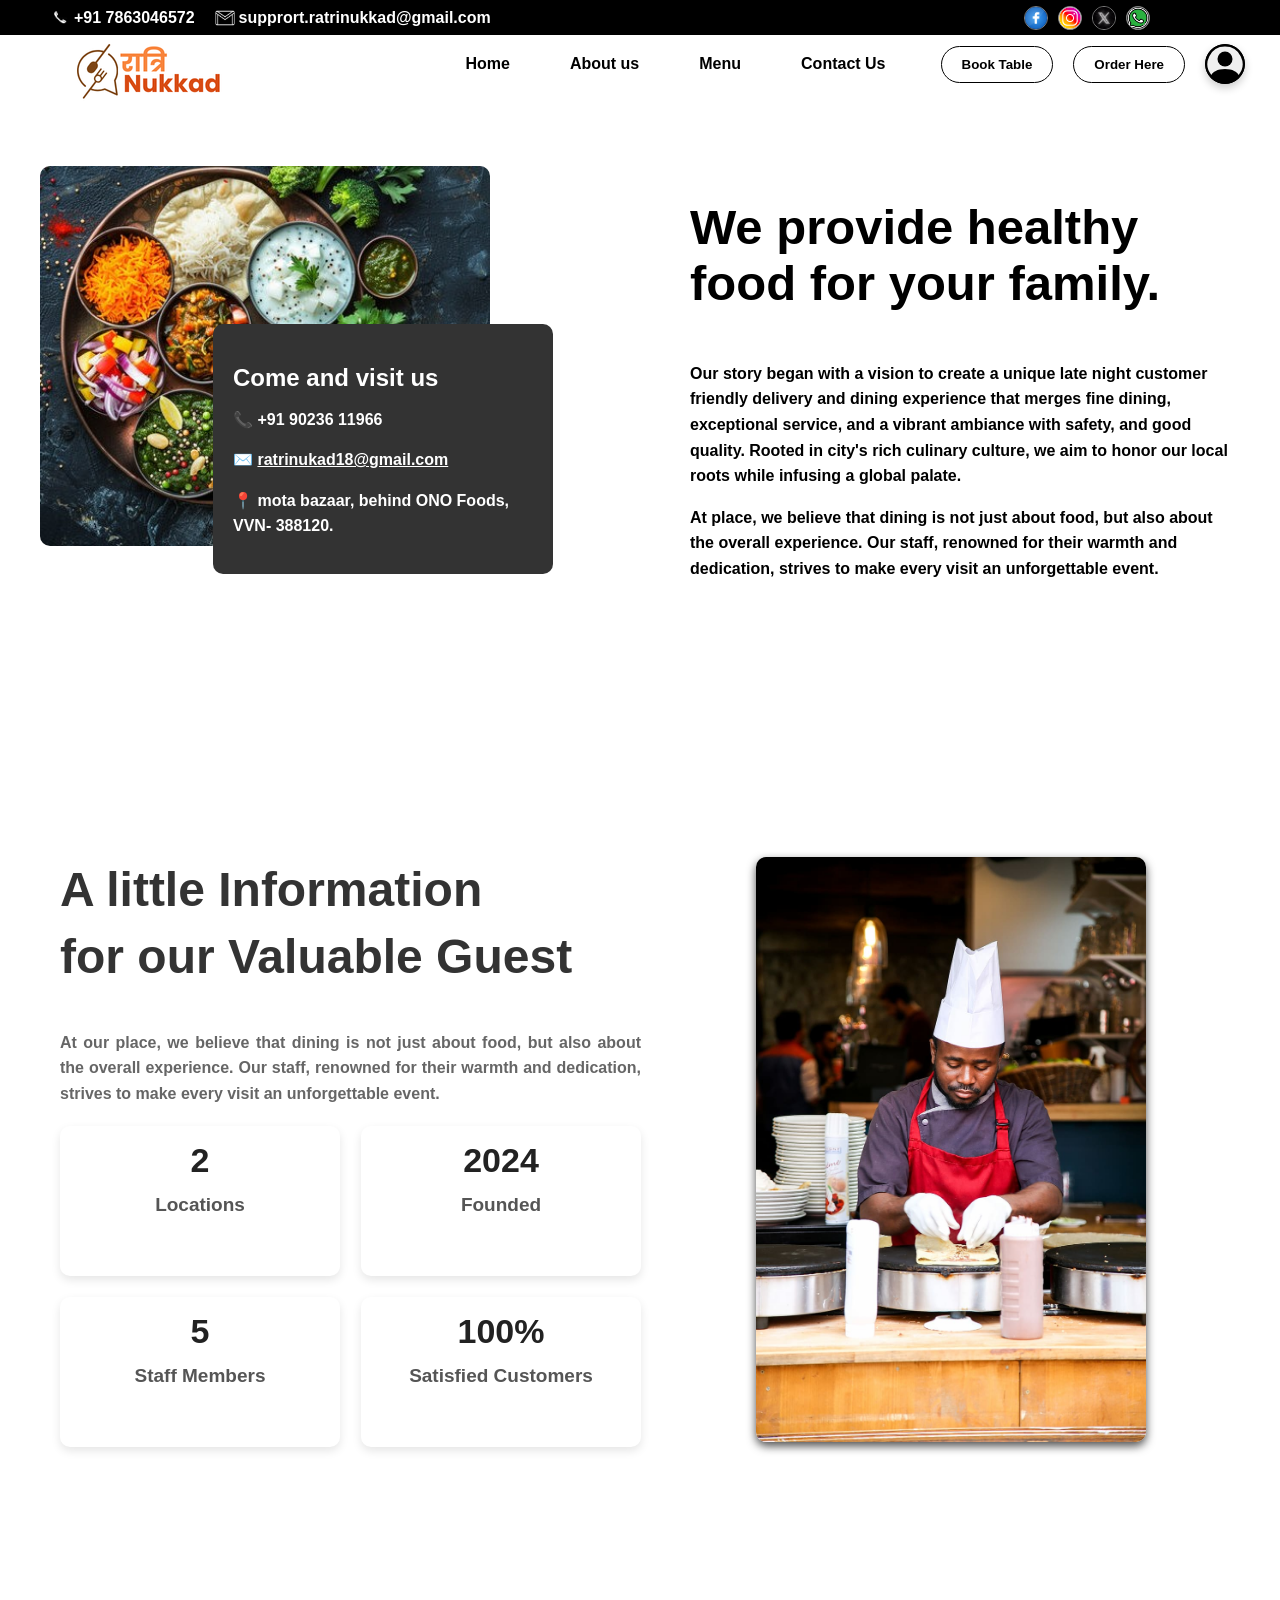
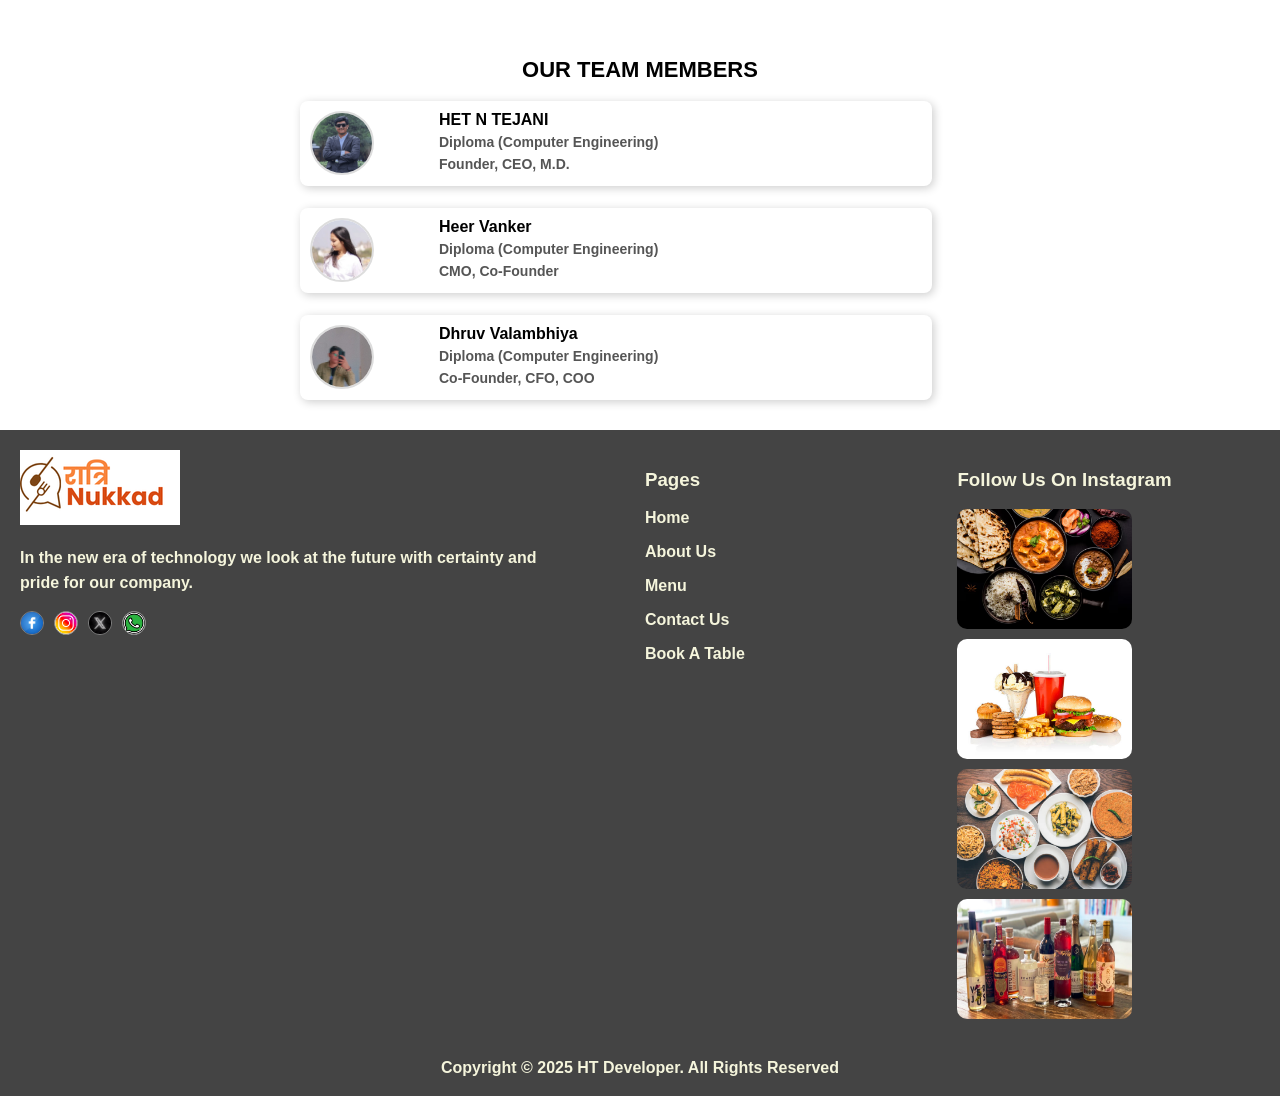
==== about us.html @ 5c56e39a "Initial import: project files, moved images into images/ and updated paths" ====
<!DOCTYPE html>
<html lang="en">
<head>
    <meta charset="UTF-8">
    <meta name="viewport" content="width=device-width, initial-scale=1.0">
    <title>ABOUT US</title>
    <link rel="stylesheet" href="about us.css">
</head>
<body>
    <nav>
        <div class="div1">
            <div class="info">
                <span><img class="phone" src="images/phone.jpg"> +91 7863046572</span>
                <span><img class="mail" src="images/mail.png">supprort.ratrinukkad@gmail.com</span>
            </div>
            <div class="social">
                    <img class="media" src="images/facebook.jpeg">
                    <img class="media" src="images/instagram.jpeg">
                    <img class="media" src="images/twitter.jpg">
                    <img class="media" src="images/whatsapp.png">
            </div>
        </div>

        <div class="div2">
            <div>
                <img class="nav-logo" src="images/LOGO.png" alt="logo">
            </div>
            <ul class="option">
                <li><a href="Homepage.html" style="color: black; text-decoration: none;">Home</a></li>
                <li><a href="about us.html" style="color: black; text-decoration: none;">About us</li></a>
                <li><a href="menu.html" style="color: black; text-decoration: none;">Menu</a></li>
                <li><a href="index.html" style="color: black; text-decoration: none;">Contact Us</a></li>
            </ul>
                <div class="but">
                    <button id="btn1">
                        <a href="bat.html" style="color: black; text-decoration: none;">Book Table</a>
                    </button>
                    <button id="btn2">
                        <a href="menu.html" style="color: black; text-decoration: none;">Order Here</a>
                    </button>
                    <button id="btn3">
                        <a href="login.html" class="login-button">
                            <img id="login-icon" src="images/person-circle.svg" alt="user" height="40 " width="42">
                        </a>
                    </button>
                </div>
        </div>
  </nav>

    <div class="container">
        <div class="image-section">
            <img src="images/aboutus-homepage.jpg" alt="Healthy Food" />
            <div class="contact-section">
                <h2>Come and visit us</h2>
                <p>📞 +91 90236 11966</p>
                <p>✉️ <a href="mailto:ratrinukad18@gmail.com">ratrinukad18@gmail.com</a></p>
                <p>📍 mota bazaar, behind ONO Foods, VVN- 388120.</p>
            </div>
        </div>
        <div class="text-section">
            <h1>We provide healthy food for your family.</h1>
            <p>Our story began with a vision to create a unique late night customer friendly delivery and dining experience that merges fine dining, exceptional service, and a vibrant ambiance with safety, and good quality. Rooted in city's rich culinary culture, we aim to honor our local roots while infusing a global palate.</p>
            <p>At place, we believe that dining is not just about food, but also about the overall experience. Our staff, renowned for their warmth and dedication, strives to make every visit an unforgettable event.</p>
        </div>
    </div>

    <div class="container-info">
        <div class="content">
            <h2>A little Information <br>for our Valuable Guest</h2>
            <p>
                At our place, we believe that dining is not just about food, but also about the overall experience.
                Our staff, renowned for their warmth and dedication, strives to make every visit an unforgettable event.
            </p>
            <div class="info-grid">
                <div class="info-box">
                    <h3>2</h3>
                    <p>Locations</p>
                </div>
                <div class="info-box">
                    <h3>2024</h3>
                    <p>Founded</p>
                </div>
                <div class="info-box">
                    <h3>5</h3>
                    <p>Staff Members</p>
                </div>
                <div class="info-box">
                    <h3>100%</h3>
                    <p>Satisfied Customers</p>
                </div>
            </div>
        </div>
        <div class="image">
            <img src="images/chef.jpg" alt="Chef making dosa">
        </div>
    </div>

    <div class="team-section">
        <h2>OUR TEAM MEMBERS</h2>
            
        <div class="team-member">
            <img src="images/team-het n tejani.png" alt="HET N TEJANI">
            <div class="info">
                <h3>HET N TEJANI <br> <p>Diploma (Computer Engineering) <br> <strong>Founder, CEO, M.D.</strong></p></h3>
            </div>
        </div>
    
         <div class="team-member">
            <img src="images/team-heer vanker.png" alt="Heer Vanker">
            <div class="info">
                <h3>Heer Vanker <br>  <p>Diploma (Computer Engineering) <br> <strong>CMO, Co-Founder</strong></p></h3>
            </div>
        </div>
    
        <div class="team-member">
            <img src="images/team-Dhruv(suvar) valambhiya.jpg" alt="Dhruv Valambhiya">
            <div class="info">
                <h3>Dhruv Valambhiya <br> <p>Diploma (Computer Engineering) <br> <strong>Co-Founder, CFO, COO</strong></p> </h3>
            </div>
        </div>
    
    </div>

    <footer>
        <div class="footer-logo">
            <img src="images/LOGO.png" alt="Nukkad Logo">
            <p style="color: beige;">In the new era of technology we look at the future with certainty and <br> pride for our company.</p>
            <div class="social">
                
                <img class="media" src="images/facebook.jpeg">
                <img class="media" src="images/instagram.jpeg">
                <img class="media" src="images/twitter.jpg">
                <img class="media" src="images/whatsapp.png">
        </div>
        </div>

        <div class="pages">
            <h3 style="color: beige; text-decoration: none;">Pages</h3>
            <ul class="pages-ava">
                <li><a href="Homepage.html" style="color: beige; text-decoration: none;">Home</a></li>
                <li><a href="about us.html" style="color: beige; text-decoration: none;">About Us</a></li>
                <li><a href="menu.html" style="color: beige; text-decoration: none;">Menu</a></li>
                <li><a href="index.html" style="color: beige; text-decoration: none;">Contact Us</a></li>
                <li><a href="bat.html" style="color: beige; text-decoration: none;">Book A Table</a></li>
            </ul>
        </div>

        <div class="instagram">
            <h3 style="color: beige; text-decoration: none;">Follow Us On Instagram</h3>
            <div class="instagram-images">
                <img src="images/punjabi-image1.avif" alt="Punjabi dish">
                <img src="images/snack-image2.jpg" alt="Fast Food">
                <img src="images/breakfast-image3.jpg" alt="gujarati breakfast">
                <img src="images/drinks-image4.jpg" alt="drinks">
            </div>
        </div>
    </footer>
    <div class="footer-bottom">
        <p style="color: beige; text-decoration: none;">Copyright &copy; 2025 HT Developer. All Rights Reserved</p>
    </div>
</body>
</html>
---- about us.css ----
/* General Styles */
*{
    font-family: "Ubuntu", sans-serif;
    font-weight: bold;
}
body{
    margin: 0px 0px;
}
nav{
    display: flex;
    flex-direction: column;
    gap: 2px;
    width: 100%;
}

.div1{
    width: 100%;
    height: 35px;
    background-color: rgb(0, 0, 0);
}
.div2{
    position: relative;
    display: flex;
    justify-content: end;
    gap:20px;
    padding-right: 35px;
    object-fit: contain;
}
.option{
    display: flex;
    gap: 30px;
    padding-right: 20px;

}

li{
    list-style-type: none;
}
.but{
    display: flex;
    align-items: center;
    gap: 20px;  
}

#btn1,#btn2{
    padding: 10px 10px;
    font-family: "Ubuntu", sans-serif;   
    border-radius: 24px;
    border: 1px solid black;
    background-color: white; 
    padding: 10px 20px;
    font-weight: bold;
}

#btn3{   
    border: 1px solid black;
    padding: 11px 19px;
    object-fit: cover;
    width: 40px;  
    height: 40px;
    border-radius:50%;
    display: flex;
    justify-content: center;
    align-items: center;
    box-shadow: 0 4px 8px rgba(0, 0, 0, 0.2); 
    transition: transform 0.2s ease-in-out;
}

#login-icon{
    border-radius: 50%;
    height: 40px;
    width: 40px;
}
.login-button{
    display: flex;
    align-items: center;
}

#btn3:hover {
    transform: scale(1.2);
    box-shadow: 0 8px 8px rgba(0,0,0,0);
    transition: transform 0.4s ease, box-shadow 0.7s ease;
}

#btn1:hover,#btn2:hover{
    background-color: rgba(214, 120, 26, 0.399);
    cursor: pointer;
}
li:hover{
    background-color: rgba(128, 128, 128, 0.17);
    
}
li{
    border-radius: 10px;
    padding: 2px 15px;
    cursor: auto;
}

.nav-logo{
    position: absolute;
    left: 6%;
    bottom:0px;
    top: 0%;
    background-image: none;
    /* width: 120px;
    height:53px ; */
    mix-blend-mode: multiply;
}

.div1{
    display: flex;
    align-items: center;
    justify-content: space-between;
}
.media{
    background-color: rgb(255, 255, 255);
    width: 22px;
    height: 22px;
    object-fit: cover;
    border-radius: 0px;
    border: 1px solid gray;
    border-radius: 50px;
    /* padding: 2px 2px; */
}

.media:hover{
    transform: scale(1.2);
    box-shadow: 0 8px 8px rgba(0,0,0,0);
    transition: transform 0.4s ease, box-shadow 0.7s ease;
}

.social{
    display: flex;
    gap: 10px;
    padding-right: 130px;
}

.info{
    display: flex;
    gap: 20px;
    padding-left: 50px;
}

span{
    color: white;
    display: flex;
    align-items: center;
    gap: 4px;
}


.phone{
    height:20px;
}

.mail{
    height: 20px;
}

  /* our info */
.container {
    display: flex;
    max-width: 1200px;
    margin: 0 auto;
    padding: 10px;
    position: relative;
    margin-top: 65px;
    margin-bottom: 65px;
}

.image-section img {
    width: 110%;
    border-radius: 10px;
    height: 380px;
    width: 450px;
}

.text-section {
    margin-left: 200px;
}

.text-section h1 {
    font-size: 49px;
    margin-bottom: 50px;
    text-align: left;
}

p {
    font-size: 1em;
    line-height: 1.6;
    margin-bottom: 15px;
    text-align: left;
}

.button {
    background-color: #fbfbfb;
    color: #2c2929;
    padding: 16px 32px;
    border-radius: 50px;
    font-family: "Ubuntu", sans-serif;   
    border-radius: 24px;
    border: 1px solid black;
    background-color: white; 
    padding: 10px 20px;
    font-weight: bold;
    text-decoration: none;
}

.contact-section {
    background-color: #333;
    color: #fff;
    padding: 20px;
    text-align: left;
    margin-top: 10px;
    border-radius: 10px;
    position: absolute;
    width: 300px;
    left: 15%;
    top: 35%;
}

.contact-section h2 {
    margin-bottom: 10px;
    color: #fff;
}

.contact-section p {
    margin: 15px 0;
    color: #fff;
}

.contact-section a {
    color: #fff;
    text-decoration: underline;
    color: #fff;
}

/* information section */
.container-info {
    display: flex;
    max-width: 100%;
    margin: 50px 50px;
    padding: 10px;
    gap: 40px;
    align-items: center;
    font-family: Arial, sans-serif;
    justify-content: center;
    min-height: 100vh;
    margin-top: 65px;
    margin-bottom: 65px;
}

/* Left Content Section */
.content {
    flex: 1;
}

.content h2 {
    font-size: 48px;
    font-weight: bold;
    color: #333;
    line-height: 1.4;
}

.content h2 span {
    font-weight: normal;
}

.content p {
    font-size: 16px;
    color: #666;
    margin: 10px 0 20px;
    line-height: 1.6;
    text-align: justify;
}

/* Information Cards */
.info-grid {
    display: grid;
    grid-template-columns: repeat(2,280px);
    gap: 21px;
}

.info-box {
    background: white;
    padding: 10px;
    height: 130px;
    width: 260px;
    text-align: center;
    border-radius: 10px;
    box-shadow: 0 4px 10px rgba(0, 0, 0, 0.1);
}

.info-box h3 {
    font-size: 34px;
    font-weight: bold;
    color: #222;
    margin: 5px;
}

.info-box p {
    font-size: 19px;
    color: #555;
    text-align: center;
}

/* Right Image Section */
.image {
    flex: 1;
    text-align: center;
    margin-top: 40px;
}

.image img {
    width: 390px;
    border-radius: 10px;
    box-shadow: 0 4px 10px rgba(0, 0, 0, 0.7);
}

/* out team info */
.team-section {
    max-width: 75%;
    margin: 30px 300px;
    align-items: center;
    text-align: center;
}

.team-section h2 {
    font-size: 22px;
    font-weight: bold;
    /* margin-bottom: 20px; */
    text-transform: uppercase;
}

.team-member {
    display: flex;
    margin-bottom: 22px;
    padding: 10px;
    border-radius: 8px;
    box-shadow: 2px 2px 10px rgba(0, 0, 0, 0.2);
    height: 65px;
    width: 90%;
}

.team-member img {
    width: 60px;
    height: 60px;
    border-radius: 50%;
    object-fit: cover;
    margin-right: 15px;
    border: 2px solid #ddd;
}

.team-member .info {
    text-align: left;
}

.team-member h3 {
    font-size: 16px;
    margin: 0;
    font-weight: bold;
}

.team-member p {
    font-size: 14px;
    margin: 2px 0;
    color: #555;
}


/*FOOTER SECTION*/
footer {
    display: flex;
    justify-content: space-between;
    padding: 20px;
    background-color: #444;
    width: 97.65%;
}

.footer-logo {
    flex: 1;
    position: relative;
}

.footer .logo img {
    max-width: 100px;
}

.pages, .instagram {
    flex: 0.5;
    ;
}

.footer h3 {
    text-decoration: underline;
}

.footer ul {
    list-style-type: none;
    padding: 0; 
}

.footer ul li {
    margin-bottom: 5px; 
}


.footer ul li a {
    color: white;
    text-decoration: none;
    text-align: center;
}

.footer ul {
    padding: 0;
    margin: 0; 
}

.footer ul li {
    margin: 0; 
    padding: 5px 0; 
    line-height: 1.5; 
}


.footer ul li a:hover {
    color: #f39c12; 
}

.instagram-images {
    display: flex;
    gap: 200px;
    display: flex;
    flex-wrap: wrap;
    gap: 10px; 
    max-width: 2000px;
}

.instagram-images img {
    width: 200px;
    height: 120px;
    width: 175px;
    border-radius: 10px;
}

.footer-bottom {
    background-color: #444;
    width: 100%;
    text-align: center; 
    background-color: #444;
    display: flex;
    justify-content: center; 
    align-items: center; 
}

.footer-bottom p {
    color: white;
    text-decoration: none;
   text-align: center;
}

.footer-bottom a:hover {
    color: #f39c12;
}

.pages-ava{
    padding: 0px;
}
.pages-ava li{
    padding: 0px;
    margin-bottom: 16px;
}
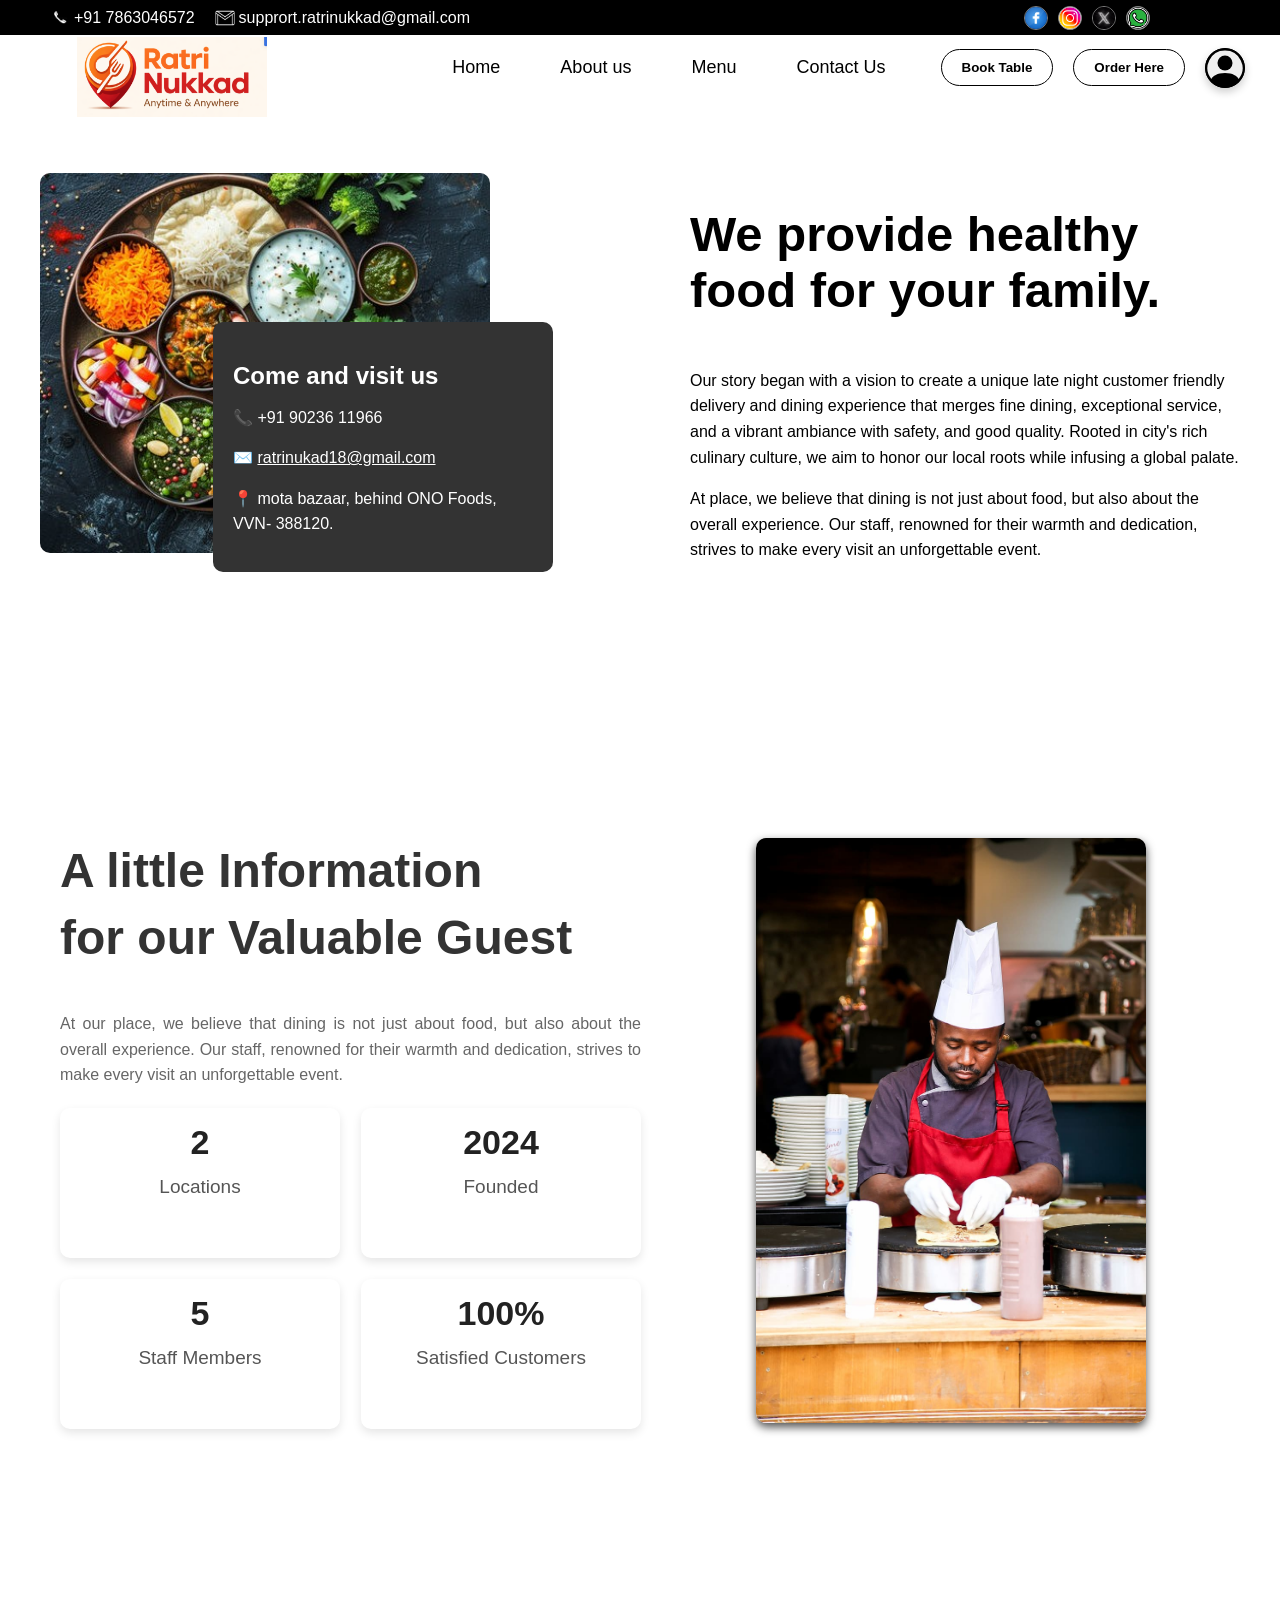
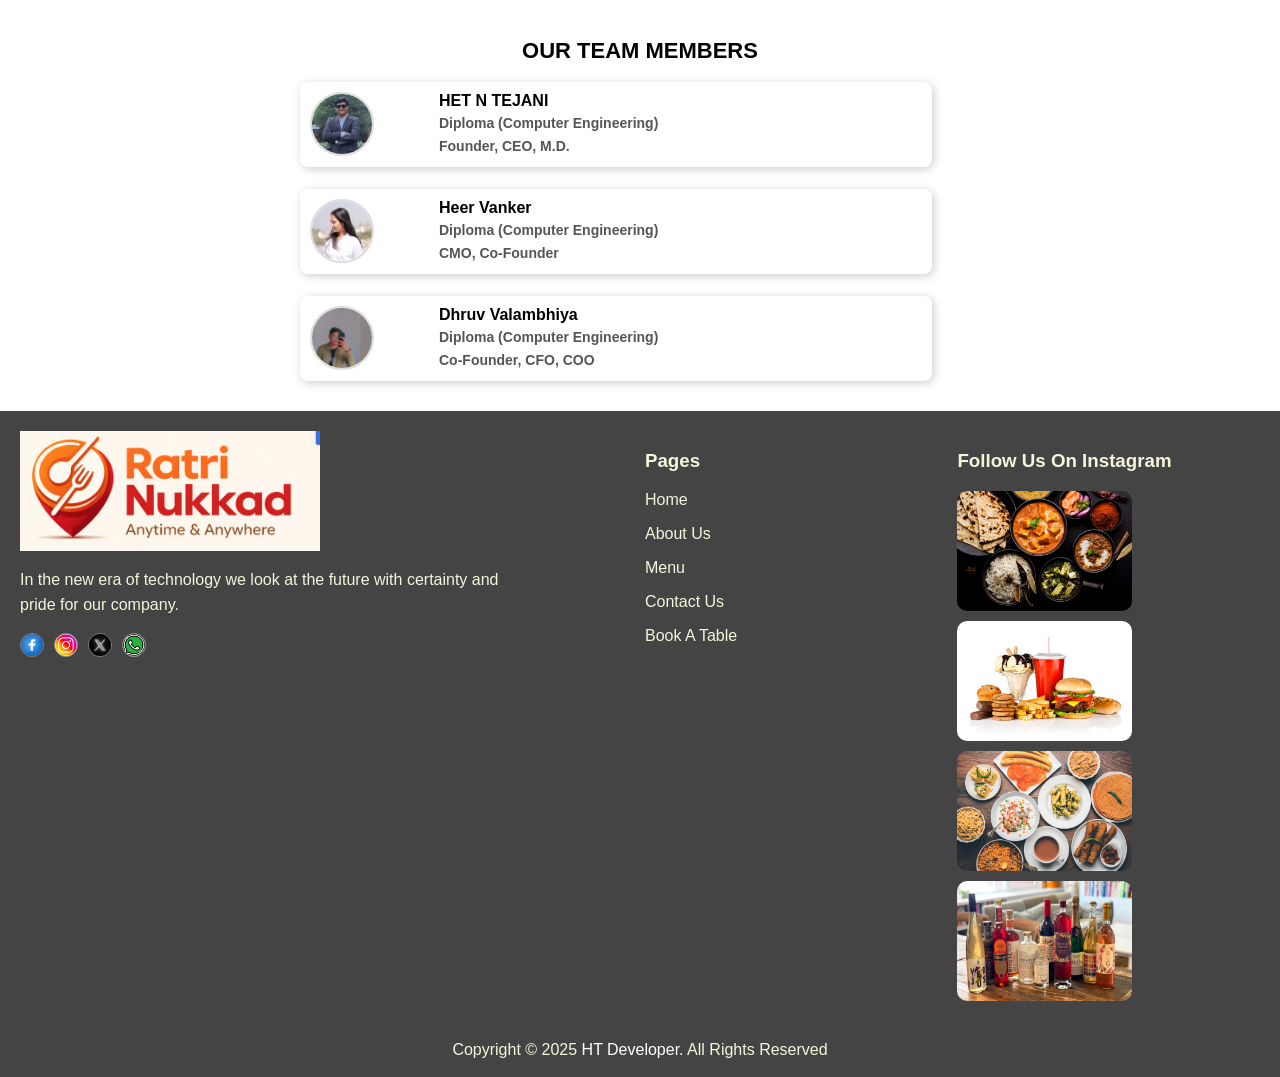
==== commit 6e72b36b: "updates" ====
--- a/about us.html
+++ b/about us.html
@@ -5,6 +5,7 @@
     <meta name="viewport" content="width=device-width, initial-scale=1.0">
     <title>ABOUT US</title>
     <link rel="stylesheet" href="about us.css">
+    <link rel="icon" href="images/favicon.png" type="image/png">
 </head>
 <body>
     <nav>
@@ -27,9 +28,9 @@
             </div>
             <ul class="option">
                 <li><a href="Homepage.html" style="color: black; text-decoration: none;">Home</a></li>
-                <li><a href="about us.html" style="color: black; text-decoration: none;">About us</li></a>
+                <li><a href="about us.html" style="color: black; text-decoration: none;">About us</a></li>
                 <li><a href="menu.html" style="color: black; text-decoration: none;">Menu</a></li>
-                <li><a href="index.html" style="color: black; text-decoration: none;">Contact Us</a></li>
+                <li><a href="contact.html" style="color: black; text-decoration: none;">Contact Us</a></li>
             </ul>
                 <div class="but">
                     <button id="btn1">
@@ -140,7 +141,7 @@
                 <li><a href="Homepage.html" style="color: beige; text-decoration: none;">Home</a></li>
                 <li><a href="about us.html" style="color: beige; text-decoration: none;">About Us</a></li>
                 <li><a href="menu.html" style="color: beige; text-decoration: none;">Menu</a></li>
-                <li><a href="index.html" style="color: beige; text-decoration: none;">Contact Us</a></li>
+                <li><a href="contact.html" style="color: beige; text-decoration: none;">Contact Us</a></li>
                 <li><a href="bat.html" style="color: beige; text-decoration: none;">Book A Table</a></li>
             </ul>
         </div>
@@ -156,7 +157,7 @@
         </div>
     </footer>
     <div class="footer-bottom">
-        <p style="color: beige; text-decoration: none;">Copyright &copy; 2025 HT Developer. All Rights Reserved</p>
+        <p style="color: beige; text-decoration: none;">Copyright &copy; 2025<a href="ratri-nukkad.vercel.app/Homepage.html" style="text-decoration: none; color: #ffffff;"> HT Developer.</a> All Rights Reserved</p>
     </div>
 </body>
 </html>
--- a/about us.css
+++ b/about us.css
@@ -1,11 +1,12 @@
 /* General Styles */
 *{
     font-family: "Ubuntu", sans-serif;
-    font-weight: bold;
-}
+}
+
 body{
     margin: 0px 0px;
 }
+
 nav{
     display: flex;
     flex-direction: column;
@@ -30,7 +31,7 @@
     display: flex;
     gap: 30px;
     padding-right: 20px;
-
+    font-size: 18px;
 }
 
 li{
@@ -102,9 +103,11 @@
     bottom:0px;
     top: 0%;
     background-image: none;
-    /* width: 120px;
-    height:53px ; */
+    width: 190px;
+    height:80px ;
     mix-blend-mode: multiply;
+    background-size: contain;
+    background-repeat: no-repeat;
 }
 
 .div1{
@@ -382,8 +385,11 @@
     position: relative;
 }
 
+.footer-logo img,
 .footer .logo img {
-    max-width: 100px;
+    max-width: 300px;
+    height: auto;
+    display: block;
 }
 
 .pages, .instagram {
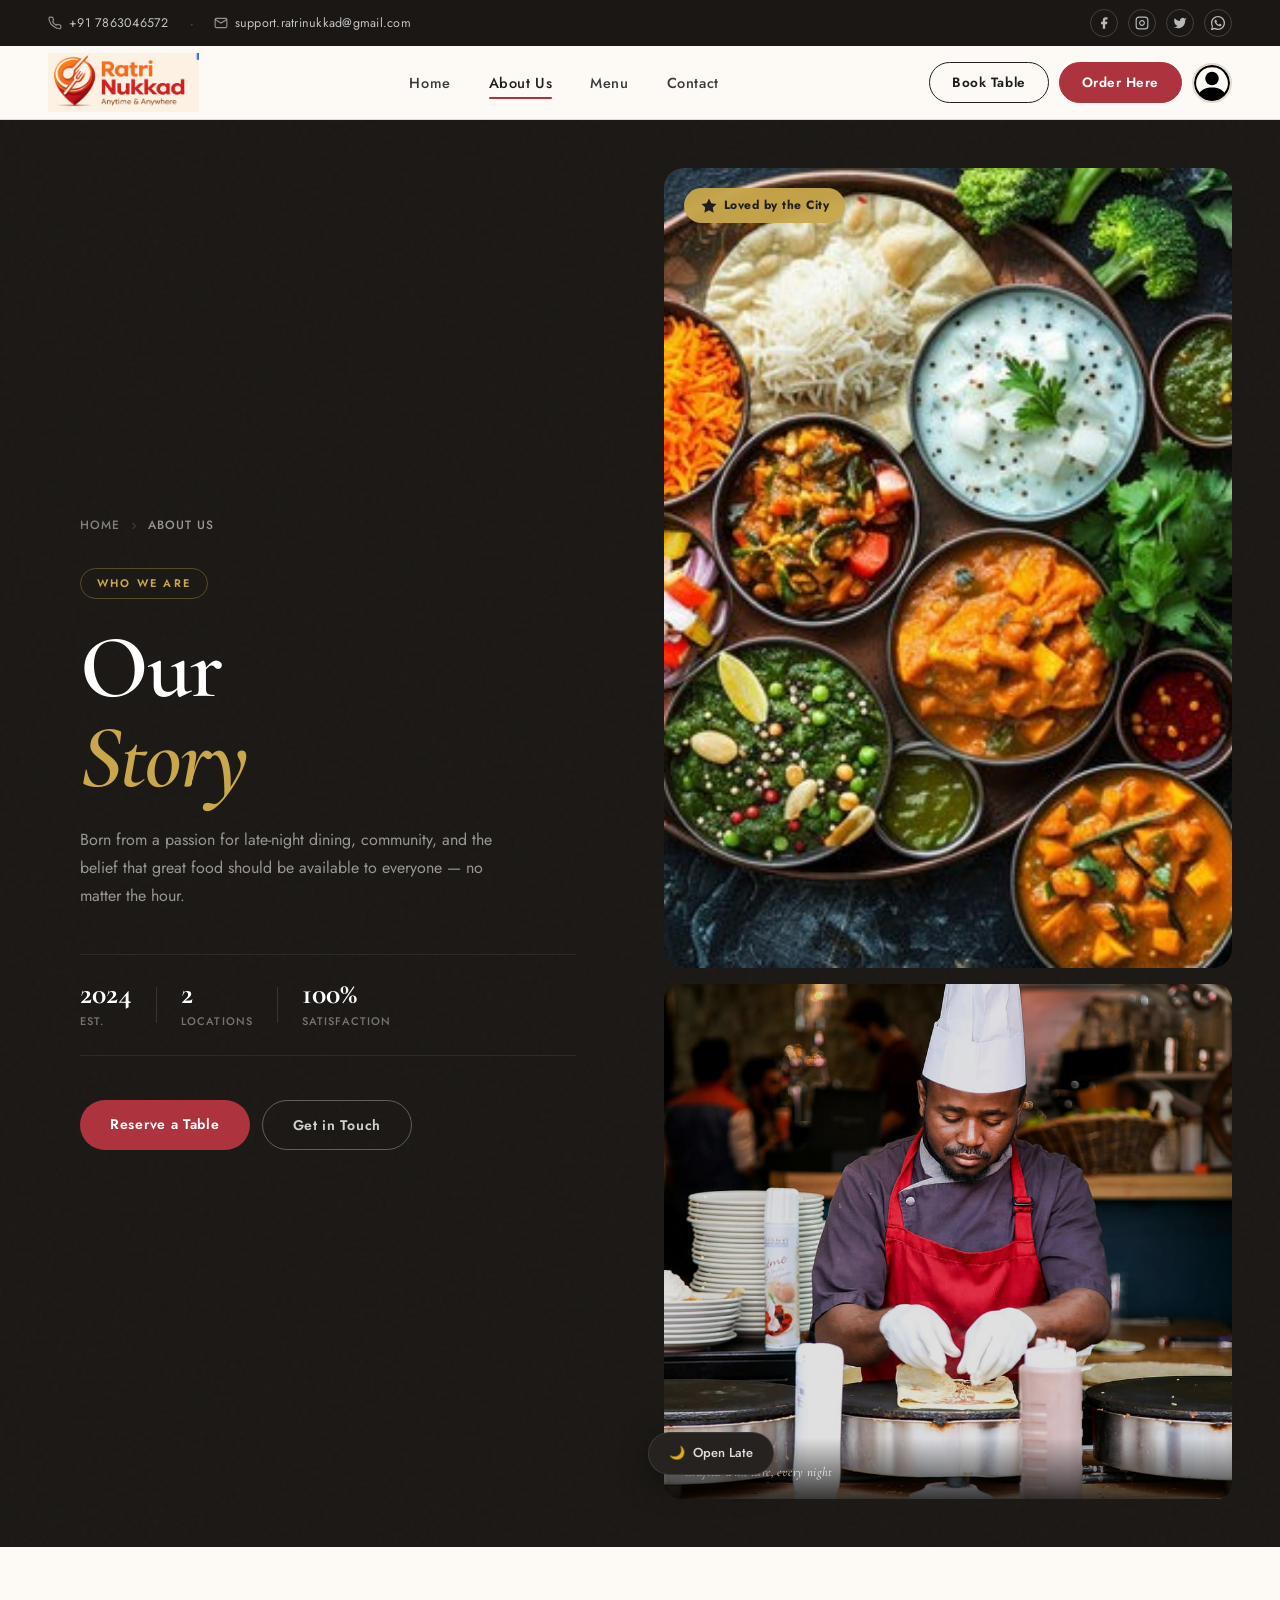
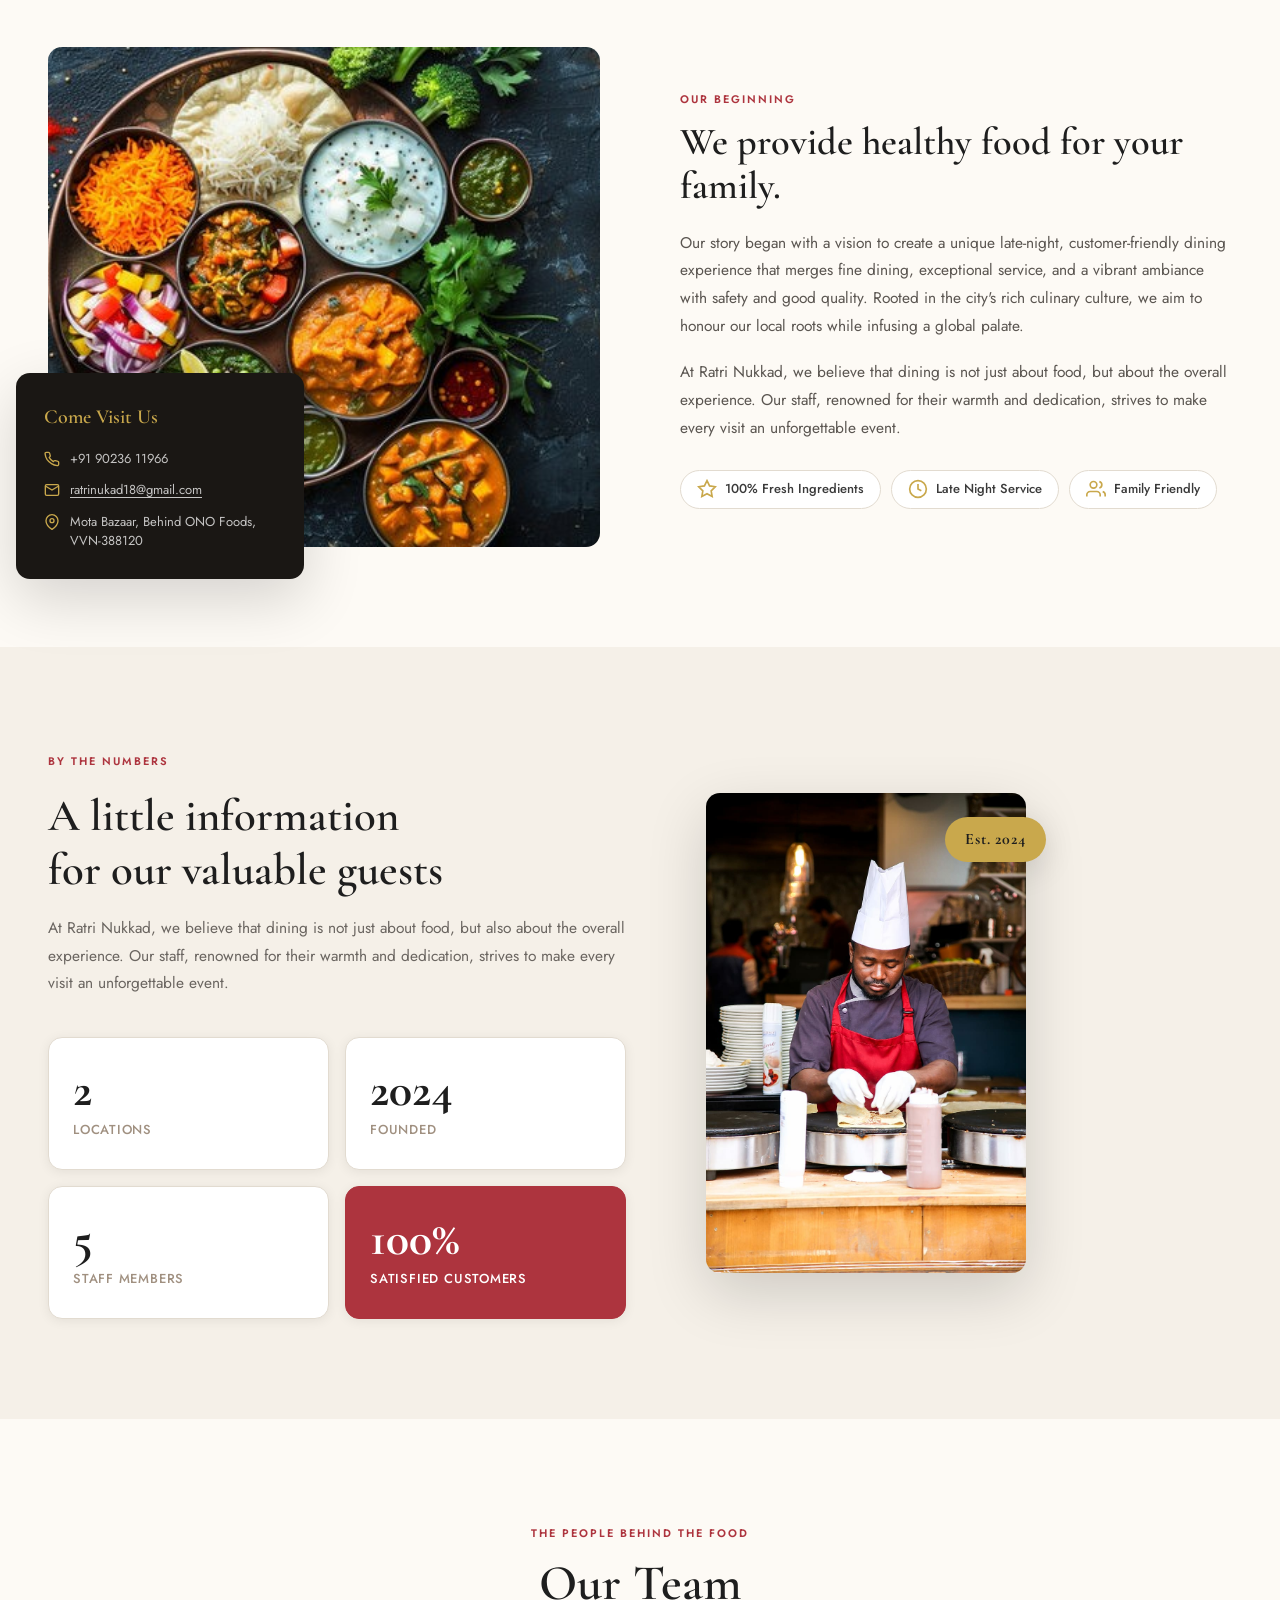
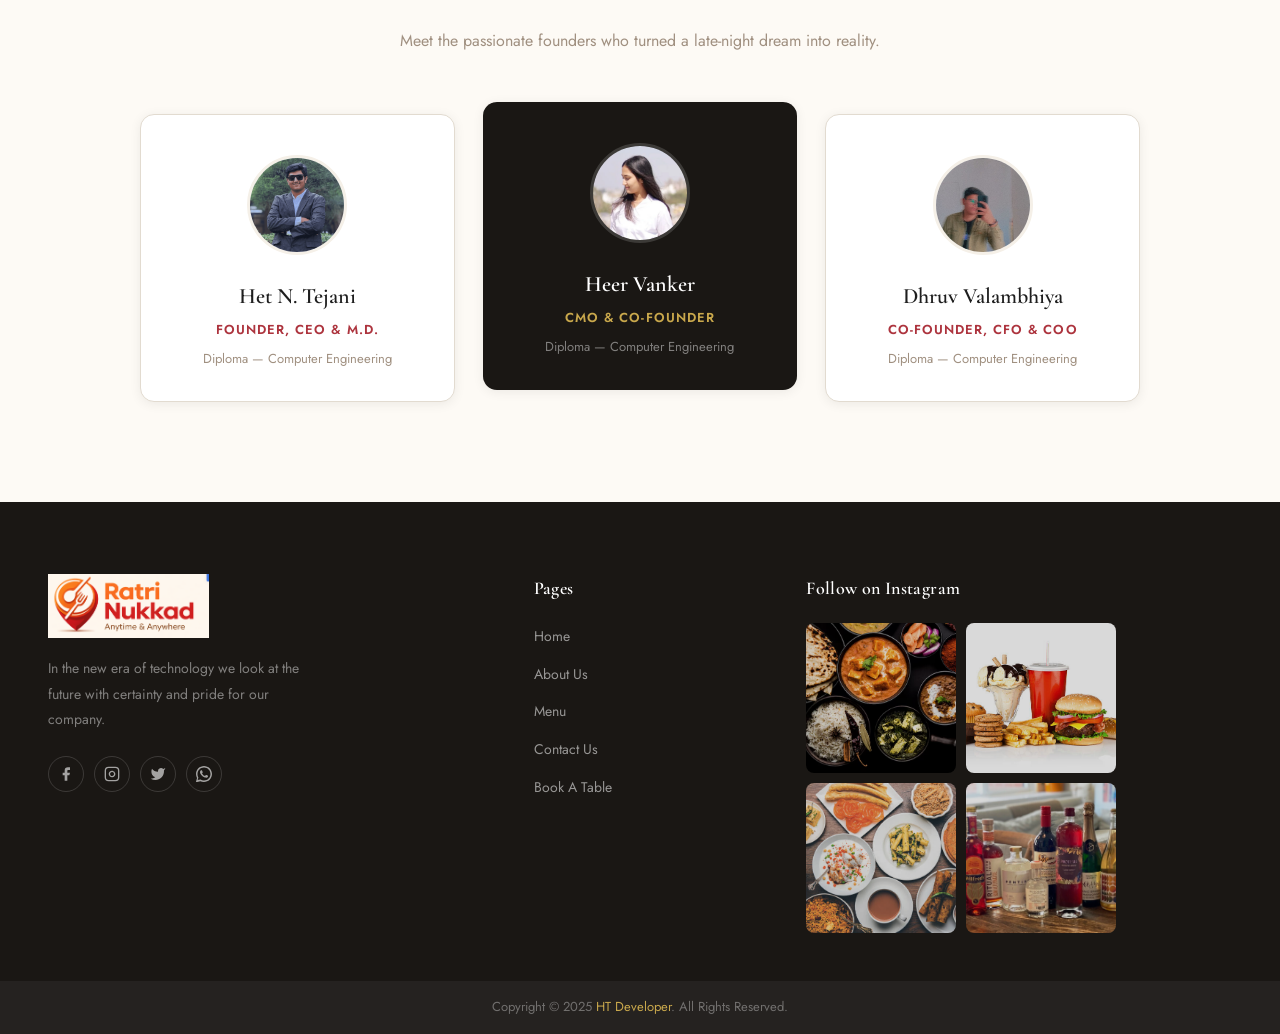
==== commit 843b729c: "updates" ====
--- a/about us.html
+++ b/about us.html
@@ -3,161 +3,280 @@
 <head>
     <meta charset="UTF-8">
     <meta name="viewport" content="width=device-width, initial-scale=1.0">
-    <title>ABOUT US</title>
+    <title>About Us — Ratri Nukkad</title>
     <link rel="stylesheet" href="about us.css">
     <link rel="icon" href="images/favicon.png" type="image/png">
+    <link rel="preconnect" href="https://fonts.googleapis.com">
+    <link rel="preconnect" href="https://fonts.gstatic.com" crossorigin>
+    <link href="https://fonts.googleapis.com/css2?family=Cormorant+Garamond:ital,wght@0,300;0,400;0,600;0,700;1,300;1,400&family=Jost:wght@300;400;500;600&display=swap" rel="stylesheet">
 </head>
 <body>
-    <nav>
-        <div class="div1">
-            <div class="info">
-                <span><img class="phone" src="images/phone.jpg"> +91 7863046572</span>
-                <span><img class="mail" src="images/mail.png">supprort.ratrinukkad@gmail.com</span>
-            </div>
-            <div class="social">
-                    <img class="media" src="images/facebook.jpeg">
-                    <img class="media" src="images/instagram.jpeg">
-                    <img class="media" src="images/twitter.jpg">
-                    <img class="media" src="images/whatsapp.png">
-            </div>
-        </div>
-
-        <div class="div2">
-            <div>
-                <img class="nav-logo" src="images/LOGO.png" alt="logo">
-            </div>
-            <ul class="option">
-                <li><a href="Homepage.html" style="color: black; text-decoration: none;">Home</a></li>
-                <li><a href="about us.html" style="color: black; text-decoration: none;">About us</a></li>
-                <li><a href="menu.html" style="color: black; text-decoration: none;">Menu</a></li>
-                <li><a href="contact.html" style="color: black; text-decoration: none;">Contact Us</a></li>
+
+    <!-- ══ TOP BAR ══ -->
+    <div class="topbar">
+        <div class="topbar__info">
+            <span class="topbar__item">
+                <svg width="14" height="14" viewBox="0 0 24 24" fill="none" stroke="currentColor" stroke-width="2"><path d="M22 16.92v3a2 2 0 0 1-2.18 2 19.79 19.79 0 0 1-8.63-3.07A19.5 19.5 0 0 1 4.69 13a19.79 19.79 0 0 1-3.07-8.67A2 2 0 0 1 3.6 2h3a2 2 0 0 1 2 1.72c.127.96.361 1.903.7 2.81a2 2 0 0 1-.45 2.11L7.91 9.91a16 16 0 0 0 6 6l.91-.91a2 2 0 0 1 2.11-.45c.907.339 1.85.573 2.81.7A2 2 0 0 1 22 17z"/></svg>
+                +91 7863046572
+            </span>
+            <span class="topbar__divider">·</span>
+            <span class="topbar__item">
+                <svg width="14" height="14" viewBox="0 0 24 24" fill="none" stroke="currentColor" stroke-width="2"><path d="M4 4h16c1.1 0 2 .9 2 2v12c0 1.1-.9 2-2 2H4c-1.1 0-2-.9-2-2V6c0-1.1.9-2 2-2z"/><polyline points="22,6 12,12 2,6"/></svg>
+                support.ratrinukkad@gmail.com
+            </span>
+        </div>
+        <div class="topbar__social">
+            <a href="#" class="topbar__social-link" aria-label="Facebook">
+                <svg width="14" height="14" viewBox="0 0 24 24" fill="currentColor"><path d="M18 2h-3a5 5 0 0 0-5 5v3H7v4h3v8h4v-8h3l1-4h-4V7a1 1 0 0 1 1-1h3z"/></svg>
+            </a>
+            <a href="#" class="topbar__social-link" aria-label="Instagram">
+                <svg width="14" height="14" viewBox="0 0 24 24" fill="none" stroke="currentColor" stroke-width="2"><rect x="2" y="2" width="20" height="20" rx="5" ry="5"/><path d="M16 11.37A4 4 0 1 1 12.63 8 4 4 0 0 1 16 11.37z"/><line x1="17.5" y1="6.5" x2="17.51" y2="6.5"/></svg>
+            </a>
+            <a href="#" class="topbar__social-link" aria-label="Twitter">
+                <svg width="14" height="14" viewBox="0 0 24 24" fill="currentColor"><path d="M23 3a10.9 10.9 0 0 1-3.14 1.53 4.48 4.48 0 0 0-7.86 3v1A10.66 10.66 0 0 1 3 4s-4 9 5 13a11.64 11.64 0 0 1-7 2c9 5 20 0 20-11.5a4.5 4.5 0 0 0-.08-.83A7.72 7.72 0 0 0 23 3z"/></svg>
+            </a>
+            <a href="#" class="topbar__social-link" aria-label="WhatsApp">
+                <svg width="14" height="14" viewBox="0 0 24 24" fill="currentColor"><path d="M17.472 14.382c-.297-.149-1.758-.867-2.03-.967-.273-.099-.471-.148-.67.15-.197.297-.767.966-.94 1.164-.173.199-.347.223-.644.075-.297-.15-1.255-.463-2.39-1.475-.883-.788-1.48-1.761-1.653-2.059-.173-.297-.018-.458.13-.606.134-.133.298-.347.446-.52.149-.174.198-.298.298-.497.099-.198.05-.371-.025-.52-.075-.149-.669-1.612-.916-2.207-.242-.579-.487-.5-.669-.51-.173-.008-.371-.01-.57-.01-.198 0-.52.074-.792.372-.272.297-1.04 1.016-1.04 2.479 0 1.462 1.065 2.875 1.213 3.074.149.198 2.096 3.2 5.077 4.487.709.306 1.262.489 1.694.625.712.227 1.36.195 1.871.118.571-.085 1.758-.719 2.006-1.413.248-.694.248-1.289.173-1.413-.074-.124-.272-.198-.57-.347z"/><path d="M12 0C5.373 0 0 5.373 0 12c0 2.127.558 4.126 1.533 5.856L.057 23.25a.75.75 0 0 0 .916.99l5.56-1.453A11.93 11.93 0 0 0 12 24c6.627 0 12-5.373 12-12S18.627 0 12 0zm0 21.75c-1.9 0-3.686-.51-5.22-1.398l-.374-.22-3.882 1.016 1.037-3.788-.24-.388A9.713 9.713 0 0 1 2.25 12C2.25 6.615 6.615 2.25 12 2.25S21.75 6.615 21.75 12 17.385 21.75 12 21.75z"/></svg>
+            </a>
+        </div>
+    </div>
+
+    <!-- ══ NAVBAR ══ -->
+    <nav class="navbar">
+        <a href="Homepage.html" class="navbar__logo">
+            <img src="images/LOGO.png" alt="Ratri Nukkad">
+        </a>
+        <ul class="navbar__links">
+            <li><a href="Homepage.html" class="navbar__link">Home</a></li>
+            <li><a href="about us.html" class="navbar__link navbar__link--active">About Us</a></li>
+            <li><a href="menu.html" class="navbar__link">Menu</a></li>
+            <li><a href="contact.html" class="navbar__link">Contact</a></li>
+        </ul>
+        <div class="navbar__actions">
+            <a href="bat.html" class="navbar__btn navbar__btn--outline">Book Table</a>
+            <a href="menu.html" class="navbar__btn navbar__btn--filled">Order Here</a>
+            <a href="login.html" class="navbar__avatar" aria-label="Login">
+                <img src="images/person-circle.svg" alt="Login">
+            </a>
+        </div>
+    </nav>
+
+    <!-- ══ PAGE HERO ══ -->
+    <section class="page-hero">
+        <!-- Left: text panel -->
+        <div class="page-hero__left">
+            <nav class="page-hero__breadcrumb" aria-label="Breadcrumb">
+                <a href="Homepage.html">Home</a>
+                <svg width="12" height="12" viewBox="0 0 24 24" fill="none" stroke="currentColor" stroke-width="2.5"><polyline points="9 18 15 12 9 6"/></svg>
+                <span>About Us</span>
+            </nav>
+            <span class="page-hero__tag">Who We Are</span>
+            <h1 class="page-hero__title">Our<br><em>Story</em></h1>
+            <p class="page-hero__sub">Born from a passion for late-night dining, community, and the belief that great food should be available to everyone — no matter the hour.</p>
+            <div class="page-hero__stats">
+                <div class="page-hero__stat">
+                    <span class="page-hero__stat-num">2024</span>
+                    <span class="page-hero__stat-label">Est.</span>
+                </div>
+                <div class="page-hero__stat-divider"></div>
+                <div class="page-hero__stat">
+                    <span class="page-hero__stat-num">2</span>
+                    <span class="page-hero__stat-label">Locations</span>
+                </div>
+                <div class="page-hero__stat-divider"></div>
+                <div class="page-hero__stat">
+                    <span class="page-hero__stat-num">100%</span>
+                    <span class="page-hero__stat-label">Satisfaction</span>
+                </div>
+            </div>
+            <div class="page-hero__actions">
+                <a href="bat.html" class="page-hero__btn page-hero__btn--primary">Reserve a Table</a>
+                <a href="contact.html" class="page-hero__btn page-hero__btn--ghost">Get in Touch</a>
+            </div>
+        </div>
+
+        <!-- Right: image collage -->
+        <div class="page-hero__right">
+            <div class="page-hero__img-main">
+                <img src="images/aboutus-homepage.jpg" alt="Ratri Nukkad ambiance">
+                <div class="page-hero__img-badge">
+                    <svg width="18" height="18" viewBox="0 0 24 24" fill="currentColor"><path d="M12 2l3.09 6.26L22 9.27l-5 4.87 1.18 6.88L12 17.77l-6.18 3.25L7 14.14 2 9.27l6.91-1.01L12 2z"/></svg>
+                    Loved by the City
+                </div>
+            </div>
+            <div class="page-hero__img-secondary">
+                <img src="images/chef.jpg" alt="Our chef at work">
+                <div class="page-hero__img-caption">Crafted with care, every night</div>
+            </div>
+            <!-- decorative floating pill -->
+            <div class="page-hero__float-pill">
+                <span>🌙</span> Open Late
+            </div>
+        </div>
+    </section>
+
+    <!-- ══ STORY SECTION ══ -->
+    <section class="story-section">
+        <div class="story-section__image-col">
+            <img src="images/aboutus-homepage.jpg" alt="Ratri Nukkad Food">
+            <div class="story-section__contact-card">
+                <h3>Come Visit Us</h3>
+                <ul class="contact-card__list">
+                    <li>
+                        <svg width="16" height="16" viewBox="0 0 24 24" fill="none" stroke="currentColor" stroke-width="2"><path d="M22 16.92v3a2 2 0 0 1-2.18 2 19.79 19.79 0 0 1-8.63-3.07A19.5 19.5 0 0 1 4.69 13a19.79 19.79 0 0 1-3.07-8.67A2 2 0 0 1 3.6 2h3a2 2 0 0 1 2 1.72c.127.96.361 1.903.7 2.81a2 2 0 0 1-.45 2.11L7.91 9.91a16 16 0 0 0 6 6l.91-.91a2 2 0 0 1 2.11-.45c.907.339 1.85.573 2.81.7A2 2 0 0 1 22 17z"/></svg>
+                        +91 90236 11966
+                    </li>
+                    <li>
+                        <svg width="16" height="16" viewBox="0 0 24 24" fill="none" stroke="currentColor" stroke-width="2"><path d="M4 4h16c1.1 0 2 .9 2 2v12c0 1.1-.9 2-2 2H4c-1.1 0-2-.9-2-2V6c0-1.1.9-2 2-2z"/><polyline points="22,6 12,12 2,6"/></svg>
+                        <a href="mailto:ratrinukad18@gmail.com">ratrinukad18@gmail.com</a>
+                    </li>
+                    <li>
+                        <svg width="16" height="16" viewBox="0 0 24 24" fill="none" stroke="currentColor" stroke-width="2"><path d="M21 10c0 7-9 13-9 13s-9-6-9-13a9 9 0 0 1 18 0z"/><circle cx="12" cy="10" r="3"/></svg>
+                        Mota Bazaar, Behind ONO Foods, VVN-388120
+                    </li>
+                </ul>
+            </div>
+        </div>
+        <div class="story-section__text-col">
+            <span class="section-tag">Our Beginning</span>
+            <h2 class="story-section__title">We provide healthy food for your family.</h2>
+            <p class="story-section__body">Our story began with a vision to create a unique late-night, customer-friendly dining experience that merges fine dining, exceptional service, and a vibrant ambiance with safety and good quality. Rooted in the city's rich culinary culture, we aim to honour our local roots while infusing a global palate.</p>
+            <p class="story-section__body">At Ratri Nukkad, we believe that dining is not just about food, but about the overall experience. Our staff, renowned for their warmth and dedication, strives to make every visit an unforgettable event.</p>
+            <div class="story-section__badges">
+                <div class="badge">
+                    <svg width="20" height="20" viewBox="0 0 24 24" fill="none" stroke="currentColor" stroke-width="2"><path d="M12 2l3.09 6.26L22 9.27l-5 4.87 1.18 6.88L12 17.77l-6.18 3.25L7 14.14 2 9.27l6.91-1.01L12 2z"/></svg>
+                    100% Fresh Ingredients
+                </div>
+                <div class="badge">
+                    <svg width="20" height="20" viewBox="0 0 24 24" fill="none" stroke="currentColor" stroke-width="2"><circle cx="12" cy="12" r="10"/><polyline points="12 6 12 12 16 14"/></svg>
+                    Late Night Service
+                </div>
+                <div class="badge">
+                    <svg width="20" height="20" viewBox="0 0 24 24" fill="none" stroke="currentColor" stroke-width="2"><path d="M17 21v-2a4 4 0 0 0-4-4H5a4 4 0 0 0-4 4v2"/><circle cx="9" cy="7" r="4"/><path d="M23 21v-2a4 4 0 0 0-3-3.87"/><path d="M16 3.13a4 4 0 0 1 0 7.75"/></svg>
+                    Family Friendly
+                </div>
+            </div>
+        </div>
+    </section>
+
+    <!-- ══ STATS / INFO SECTION ══ -->
+    <section class="stats-section">
+        <div class="stats-section__text">
+            <span class="section-tag">By The Numbers</span>
+            <h2 class="stats-section__title">A little information<br>for our valuable guests</h2>
+            <p class="stats-section__body">At Ratri Nukkad, we believe that dining is not just about food, but also about the overall experience. Our staff, renowned for their warmth and dedication, strives to make every visit an unforgettable event.</p>
+            <div class="stats-grid">
+                <div class="stat-card">
+                    <span class="stat-card__number">2</span>
+                    <span class="stat-card__label">Locations</span>
+                </div>
+                <div class="stat-card">
+                    <span class="stat-card__number">2024</span>
+                    <span class="stat-card__label">Founded</span>
+                </div>
+                <div class="stat-card">
+                    <span class="stat-card__number">5</span>
+                    <span class="stat-card__label">Staff Members</span>
+                </div>
+                <div class="stat-card stat-card--accent">
+                    <span class="stat-card__number">100%</span>
+                    <span class="stat-card__label">Satisfied Customers</span>
+                </div>
+            </div>
+        </div>
+        <div class="stats-section__image">
+            <img src="images/chef.jpg" alt="Chef making dosa">
+            <div class="stats-section__image-tag">Est. 2024</div>
+        </div>
+    </section>
+
+    <!-- ══ TEAM SECTION ══ -->
+    <section class="team-section">
+        <div class="team-section__header">
+            <span class="section-tag">The People Behind the Food</span>
+            <h2 class="section-title">Our Team</h2>
+            <p class="section-sub">Meet the passionate founders who turned a late-night dream into reality.</p>
+        </div>
+        <div class="team-grid">
+            <div class="team-card">
+                <div class="team-card__img-wrap">
+                    <img src="images/team-het n tejani.png" alt="HET N TEJANI">
+                </div>
+                <div class="team-card__body">
+                    <h3 class="team-card__name">Het N. Tejani</h3>
+                    <p class="team-card__role">Founder, CEO &amp; M.D.</p>
+                    <p class="team-card__degree">Diploma — Computer Engineering</p>
+                </div>
+                <div class="team-card__accent"></div>
+            </div>
+            <div class="team-card team-card--featured">
+                <div class="team-card__img-wrap">
+                    <img src="images/team-heer vanker.png" alt="Heer Vanker">
+                </div>
+                <div class="team-card__body">
+                    <h3 class="team-card__name">Heer Vanker</h3>
+                    <p class="team-card__role">CMO &amp; Co-Founder</p>
+                    <p class="team-card__degree">Diploma — Computer Engineering</p>
+                </div>
+                <div class="team-card__accent"></div>
+            </div>
+            <div class="team-card">
+                <div class="team-card__img-wrap">
+                    <img src="images/team-Dhruv(suvar) valambhiya.jpg" alt="Dhruv Valambhiya">
+                </div>
+                <div class="team-card__body">
+                    <h3 class="team-card__name">Dhruv Valambhiya</h3>
+                    <p class="team-card__role">Co-Founder, CFO &amp; COO</p>
+                    <p class="team-card__degree">Diploma — Computer Engineering</p>
+                </div>
+                <div class="team-card__accent"></div>
+            </div>
+        </div>
+    </section>
+
+    <!-- ══ FOOTER ══ -->
+    <footer class="footer">
+        <div class="footer__brand">
+            <img src="images/LOGO.png" alt="Ratri Nukkad Logo" class="footer__logo">
+            <p class="footer__tagline">In the new era of technology we look at the future with certainty and pride for our company.</p>
+            <div class="footer__social">
+                <a href="#" class="footer__social-link" aria-label="Facebook">
+                    <svg width="16" height="16" viewBox="0 0 24 24" fill="currentColor"><path d="M18 2h-3a5 5 0 0 0-5 5v3H7v4h3v8h4v-8h3l1-4h-4V7a1 1 0 0 1 1-1h3z"/></svg>
+                </a>
+                <a href="#" class="footer__social-link" aria-label="Instagram">
+                    <svg width="16" height="16" viewBox="0 0 24 24" fill="none" stroke="currentColor" stroke-width="2"><rect x="2" y="2" width="20" height="20" rx="5" ry="5"/><path d="M16 11.37A4 4 0 1 1 12.63 8 4 4 0 0 1 16 11.37z"/><line x1="17.5" y1="6.5" x2="17.51" y2="6.5"/></svg>
+                </a>
+                <a href="#" class="footer__social-link" aria-label="Twitter">
+                    <svg width="16" height="16" viewBox="0 0 24 24" fill="currentColor"><path d="M23 3a10.9 10.9 0 0 1-3.14 1.53 4.48 4.48 0 0 0-7.86 3v1A10.66 10.66 0 0 1 3 4s-4 9 5 13a11.64 11.64 0 0 1-7 2c9 5 20 0 20-11.5a4.5 4.5 0 0 0-.08-.83A7.72 7.72 0 0 0 23 3z"/></svg>
+                </a>
+                <a href="#" class="footer__social-link" aria-label="WhatsApp">
+                    <svg width="16" height="16" viewBox="0 0 24 24" fill="currentColor"><path d="M17.472 14.382c-.297-.149-1.758-.867-2.03-.967-.273-.099-.471-.148-.67.15-.197.297-.767.966-.94 1.164-.173.199-.347.223-.644.075-.297-.15-1.255-.463-2.39-1.475-.883-.788-1.48-1.761-1.653-2.059-.173-.297-.018-.458.13-.606.134-.133.298-.347.446-.52.149-.174.198-.298.298-.497.099-.198.05-.371-.025-.52-.075-.149-.669-1.612-.916-2.207-.242-.579-.487-.5-.669-.51-.173-.008-.371-.01-.57-.01-.198 0-.52.074-.792.372-.272.297-1.04 1.016-1.04 2.479 0 1.462 1.065 2.875 1.213 3.074.149.198 2.096 3.2 5.077 4.487.709.306 1.262.489 1.694.625.712.227 1.36.195 1.871.118.571-.085 1.758-.719 2.006-1.413.248-.694.248-1.289.173-1.413-.074-.124-.272-.198-.57-.347z"/><path d="M12 0C5.373 0 0 5.373 0 12c0 2.127.558 4.126 1.533 5.856L.057 23.25a.75.75 0 0 0 .916.99l5.56-1.453A11.93 11.93 0 0 0 12 24c6.627 0 12-5.373 12-12S18.627 0 12 0zm0 21.75c-1.9 0-3.686-.51-5.22-1.398l-.374-.22-3.882 1.016 1.037-3.788-.24-.388A9.713 9.713 0 0 1 2.25 12C2.25 6.615 6.615 2.25 12 2.25S21.75 6.615 21.75 12 17.385 21.75 12 21.75z"/></svg>
+                </a>
+            </div>
+        </div>
+        <div class="footer__pages">
+            <h4 class="footer__heading">Pages</h4>
+            <ul class="footer__list">
+                <li><a href="Homepage.html">Home</a></li>
+                <li><a href="about us.html">About Us</a></li>
+                <li><a href="menu.html">Menu</a></li>
+                <li><a href="contact.html">Contact Us</a></li>
+                <li><a href="bat.html">Book A Table</a></li>
             </ul>
-                <div class="but">
-                    <button id="btn1">
-                        <a href="bat.html" style="color: black; text-decoration: none;">Book Table</a>
-                    </button>
-                    <button id="btn2">
-                        <a href="menu.html" style="color: black; text-decoration: none;">Order Here</a>
-                    </button>
-                    <button id="btn3">
-                        <a href="login.html" class="login-button">
-                            <img id="login-icon" src="images/person-circle.svg" alt="user" height="40 " width="42">
-                        </a>
-                    </button>
-                </div>
-        </div>
-  </nav>
-
-    <div class="container">
-        <div class="image-section">
-            <img src="images/aboutus-homepage.jpg" alt="Healthy Food" />
-            <div class="contact-section">
-                <h2>Come and visit us</h2>
-                <p>📞 +91 90236 11966</p>
-                <p>✉️ <a href="mailto:ratrinukad18@gmail.com">ratrinukad18@gmail.com</a></p>
-                <p>📍 mota bazaar, behind ONO Foods, VVN- 388120.</p>
-            </div>
-        </div>
-        <div class="text-section">
-            <h1>We provide healthy food for your family.</h1>
-            <p>Our story began with a vision to create a unique late night customer friendly delivery and dining experience that merges fine dining, exceptional service, and a vibrant ambiance with safety, and good quality. Rooted in city's rich culinary culture, we aim to honor our local roots while infusing a global palate.</p>
-            <p>At place, we believe that dining is not just about food, but also about the overall experience. Our staff, renowned for their warmth and dedication, strives to make every visit an unforgettable event.</p>
-        </div>
-    </div>
-
-    <div class="container-info">
-        <div class="content">
-            <h2>A little Information <br>for our Valuable Guest</h2>
-            <p>
-                At our place, we believe that dining is not just about food, but also about the overall experience.
-                Our staff, renowned for their warmth and dedication, strives to make every visit an unforgettable event.
-            </p>
-            <div class="info-grid">
-                <div class="info-box">
-                    <h3>2</h3>
-                    <p>Locations</p>
-                </div>
-                <div class="info-box">
-                    <h3>2024</h3>
-                    <p>Founded</p>
-                </div>
-                <div class="info-box">
-                    <h3>5</h3>
-                    <p>Staff Members</p>
-                </div>
-                <div class="info-box">
-                    <h3>100%</h3>
-                    <p>Satisfied Customers</p>
-                </div>
-            </div>
-        </div>
-        <div class="image">
-            <img src="images/chef.jpg" alt="Chef making dosa">
-        </div>
-    </div>
-
-    <div class="team-section">
-        <h2>OUR TEAM MEMBERS</h2>
-            
-        <div class="team-member">
-            <img src="images/team-het n tejani.png" alt="HET N TEJANI">
-            <div class="info">
-                <h3>HET N TEJANI <br> <p>Diploma (Computer Engineering) <br> <strong>Founder, CEO, M.D.</strong></p></h3>
-            </div>
-        </div>
-    
-         <div class="team-member">
-            <img src="images/team-heer vanker.png" alt="Heer Vanker">
-            <div class="info">
-                <h3>Heer Vanker <br>  <p>Diploma (Computer Engineering) <br> <strong>CMO, Co-Founder</strong></p></h3>
-            </div>
-        </div>
-    
-        <div class="team-member">
-            <img src="images/team-Dhruv(suvar) valambhiya.jpg" alt="Dhruv Valambhiya">
-            <div class="info">
-                <h3>Dhruv Valambhiya <br> <p>Diploma (Computer Engineering) <br> <strong>Co-Founder, CFO, COO</strong></p> </h3>
-            </div>
-        </div>
-    
-    </div>
-
-    <footer>
-        <div class="footer-logo">
-            <img src="images/LOGO.png" alt="Nukkad Logo">
-            <p style="color: beige;">In the new era of technology we look at the future with certainty and <br> pride for our company.</p>
-            <div class="social">
-                
-                <img class="media" src="images/facebook.jpeg">
-                <img class="media" src="images/instagram.jpeg">
-                <img class="media" src="images/twitter.jpg">
-                <img class="media" src="images/whatsapp.png">
-        </div>
-        </div>
-
-        <div class="pages">
-            <h3 style="color: beige; text-decoration: none;">Pages</h3>
-            <ul class="pages-ava">
-                <li><a href="Homepage.html" style="color: beige; text-decoration: none;">Home</a></li>
-                <li><a href="about us.html" style="color: beige; text-decoration: none;">About Us</a></li>
-                <li><a href="menu.html" style="color: beige; text-decoration: none;">Menu</a></li>
-                <li><a href="contact.html" style="color: beige; text-decoration: none;">Contact Us</a></li>
-                <li><a href="bat.html" style="color: beige; text-decoration: none;">Book A Table</a></li>
-            </ul>
-        </div>
-
-        <div class="instagram">
-            <h3 style="color: beige; text-decoration: none;">Follow Us On Instagram</h3>
-            <div class="instagram-images">
+        </div>
+        <div class="footer__instagram">
+            <h4 class="footer__heading">Follow on Instagram</h4>
+            <div class="footer__insta-grid">
                 <img src="images/punjabi-image1.avif" alt="Punjabi dish">
                 <img src="images/snack-image2.jpg" alt="Fast Food">
-                <img src="images/breakfast-image3.jpg" alt="gujarati breakfast">
-                <img src="images/drinks-image4.jpg" alt="drinks">
+                <img src="images/breakfast-image3.jpg" alt="Gujarati Breakfast">
+                <img src="images/drinks-image4.jpg" alt="Drinks">
             </div>
         </div>
     </footer>
-    <div class="footer-bottom">
-        <p style="color: beige; text-decoration: none;">Copyright &copy; 2025<a href="ratri-nukkad.vercel.app/Homepage.html" style="text-decoration: none; color: #ffffff;"> HT Developer.</a> All Rights Reserved</p>
+    <div class="footer__bottom">
+        <p>Copyright &copy; 2025 <a href="https://het-tejani-portfolio.vercel.app/">HT Developer</a>. All Rights Reserved.</p>
     </div>
+
 </body>
 </html>
--- a/about us.css
+++ b/about us.css
@@ -1,478 +1,1064 @@
-/* General Styles */
-*{
-    font-family: "Ubuntu", sans-serif;
-}
-
-body{
-    margin: 0px 0px;
-}
-
-nav{
+/* ═══════════════════════════════════════════════
+   RATRI NUKKAD — About Us Stylesheet
+   Consistent with Homepage design system
+═══════════════════════════════════════════════ */
+
+/* ── RESET & BASE ── */
+*, *::before, *::after {
+    box-sizing: border-box;
+    margin: 0;
+    padding: 0;
+}
+
+:root {
+    --crimson:    #ad343e;
+    --crimson-dk: #8a2831;
+    --ink:        #1e1e1e;
+    --ink-soft:   #3a3a3a;
+    --sand:       #f5f0e8;
+    --cream:      #fdfaf5;
+    --warm-gray:  #a09080;
+    --gold:       #c9a84c;
+    --border:     #e2dbd0;
+    --dark-bg:    #1a1714;
+    --dark-mid:   #252220;
+
+    --ff-display: 'Cormorant Garamond', Georgia, serif;
+    --ff-body:    'Jost', sans-serif;
+
+    --shadow-sm:  0 2px 12px rgba(0,0,0,.07);
+    --shadow-md:  0 8px 32px rgba(0,0,0,.12);
+    --shadow-lg:  0 20px 60px rgba(0,0,0,.16);
+    --radius:     14px;
+    --transition: 0.35s cubic-bezier(.25,.46,.45,.94);
+}
+
+html { scroll-behavior: smooth; }
+
+body {
+    font-family: var(--ff-body);
+    background-color: var(--cream);
+    color: var(--ink);
+    line-height: 1.6;
+    overflow-x: hidden;
+}
+
+a { color: inherit; text-decoration: none; }
+ul { list-style: none; }
+img { display: block; max-width: 100%; }
+
+/* ── SHARED ── */
+.section-tag {
+    display: inline-block;
+    font-size: 11px;
+    font-weight: 600;
+    letter-spacing: .18em;
+    text-transform: uppercase;
+    color: var(--crimson);
+    margin-bottom: 12px;
+}
+
+.section-title {
+    font-family: var(--ff-display);
+    font-size: clamp(32px, 4vw, 50px);
+    font-weight: 600;
+    color: var(--ink);
+    line-height: 1.15;
+    margin-bottom: 16px;
+}
+
+.section-sub {
+    font-size: 16px;
+    color: var(--warm-gray);
+    max-width: 500px;
+    margin: 0 auto;
+}
+
+/* ═══════════════════════════
+   TOP BAR
+═══════════════════════════ */
+.topbar {
+    width: 100%;
+    background-color: var(--dark-bg);
+    padding: 9px 48px;
+    display: flex;
+    align-items: center;
+    justify-content: space-between;
+    gap: 16px;
+}
+
+.topbar__info {
+    display: flex;
+    align-items: center;
+    gap: 20px;
+}
+
+.topbar__item {
+    display: flex;
+    align-items: center;
+    gap: 7px;
+    font-size: 12.5px;
+    color: rgba(255,255,255,.75);
+    letter-spacing: .02em;
+}
+
+.topbar__item svg { opacity: .7; flex-shrink: 0; }
+
+.topbar__divider {
+    color: rgba(255,255,255,.2);
+    font-size: 18px;
+    line-height: 1;
+}
+
+.topbar__social {
+    display: flex;
+    align-items: center;
+    gap: 10px;
+}
+
+.topbar__social-link {
+    width: 28px;
+    height: 28px;
+    border-radius: 50%;
+    border: 1px solid rgba(255,255,255,.18);
+    display: flex;
+    align-items: center;
+    justify-content: center;
+    color: rgba(255,255,255,.7);
+    transition: var(--transition);
+}
+
+.topbar__social-link:hover {
+    background: var(--crimson);
+    border-color: var(--crimson);
+    color: white;
+    transform: translateY(-2px);
+}
+
+/* ═══════════════════════════
+   NAVBAR
+═══════════════════════════ */
+.navbar {
+    position: sticky;
+    top: 0;
+    z-index: 100;
+    width: 100%;
+    background: rgba(253,250,245,.95);
+    backdrop-filter: blur(12px);
+    -webkit-backdrop-filter: blur(12px);
+    border-bottom: 1px solid var(--border);
+    display: flex;
+    align-items: center;
+    justify-content: space-between;
+    padding: 0 48px;
+    height: 74px;
+    gap: 32px;
+}
+
+.navbar__logo img {
+    height: 60px;
+    width: auto;
+    object-fit: contain;
+    mix-blend-mode: multiply;
+}
+
+.navbar__links {
+    display: flex;
+    align-items: center;
+    gap: 6px;
+    flex: 1;
+    justify-content: center;
+}
+
+.navbar__link {
+    font-size: 14.5px;
+    font-weight: 500;
+    letter-spacing: .04em;
+    color: var(--ink-soft);
+    padding: 6px 16px;
+    border-radius: 8px;
+    transition: var(--transition);
+    position: relative;
+}
+
+.navbar__link::after {
+    content: '';
+    position: absolute;
+    bottom: 0;
+    left: 16px;
+    right: 16px;
+    height: 2px;
+    background: var(--crimson);
+    border-radius: 2px;
+    transform: scaleX(0);
+    transform-origin: center;
+    transition: transform var(--transition);
+}
+
+.navbar__link:hover,
+.navbar__link--active { color: var(--ink); }
+
+.navbar__link:hover::after,
+.navbar__link--active::after { transform: scaleX(1); }
+
+.navbar__actions {
+    display: flex;
+    align-items: center;
+    gap: 10px;
+    flex-shrink: 0;
+}
+
+.navbar__btn {
+    font-size: 13.5px;
+    font-weight: 600;
+    letter-spacing: .04em;
+    padding: 9px 22px;
+    border-radius: 50px;
+    transition: var(--transition);
+    white-space: nowrap;
+}
+
+.navbar__btn--outline {
+    border: 1.5px solid var(--ink);
+    color: var(--ink);
+}
+.navbar__btn--outline:hover {
+    background: var(--ink);
+    color: white;
+}
+
+.navbar__btn--filled {
+    background: var(--crimson);
+    color: white;
+    border: 1.5px solid var(--crimson);
+}
+.navbar__btn--filled:hover {
+    background: var(--crimson-dk);
+    border-color: var(--crimson-dk);
+}
+
+.navbar__avatar {
+    width: 40px;
+    height: 40px;
+    border-radius: 50%;
+    overflow: hidden;
+    border: 2px solid var(--border);
+    transition: var(--transition);
+    display: flex;
+    align-items: center;
+    justify-content: center;
+}
+.navbar__avatar img { width: 100%; height: 100%; object-fit: cover; }
+.navbar__avatar:hover {
+    border-color: var(--crimson);
+    box-shadow: 0 0 0 3px rgba(173,52,62,.15);
+}
+
+/* ═══════════════════════════
+   PAGE HERO — SPLIT LAYOUT
+═══════════════════════════ */
+.page-hero {
+    width: 100%;
+    min-height: 88vh;
+    background: var(--dark-bg);
+    display: grid;
+    grid-template-columns: 1fr 1fr;
+    overflow: hidden;
+    position: relative;
+}
+
+/* subtle grain texture overlay */
+.page-hero::before {
+    content: '';
+    position: absolute;
+    inset: 0;
+    background-image: url("data:image/svg+xml,%3Csvg viewBox='0 0 256 256' xmlns='http://www.w3.org/2000/svg'%3E%3Cfilter id='noise'%3E%3CfeTurbulence type='fractalNoise' baseFrequency='0.9' numOctaves='4' stitchTiles='stitch'/%3E%3C/filter%3E%3Crect width='100%25' height='100%25' filter='url(%23noise)' opacity='0.04'/%3E%3C/svg%3E");
+    pointer-events: none;
+    z-index: 1;
+    opacity: .6;
+}
+
+/* ── LEFT PANEL ── */
+.page-hero__left {
+    position: relative;
+    z-index: 2;
     display: flex;
     flex-direction: column;
-    gap: 2px;
+    justify-content: center;
+    padding: 80px 64px 80px 80px;
+    gap: 0;
+    animation: fadeUp .8s ease both;
+}
+
+@keyframes fadeUp {
+    from { opacity: 0; transform: translateY(24px); }
+    to   { opacity: 1; transform: translateY(0); }
+}
+
+.page-hero__breadcrumb {
+    display: flex;
+    align-items: center;
+    gap: 8px;
+    font-size: 12px;
+    font-weight: 500;
+    letter-spacing: .08em;
+    text-transform: uppercase;
+    color: rgba(255,255,255,.35);
+    margin-bottom: 32px;
+}
+
+.page-hero__breadcrumb a {
+    color: rgba(255,255,255,.45);
+    transition: color var(--transition);
+}
+.page-hero__breadcrumb a:hover { color: var(--gold); }
+.page-hero__breadcrumb svg { opacity: .4; flex-shrink: 0; }
+.page-hero__breadcrumb span { color: rgba(255,255,255,.55); }
+
+.page-hero__tag {
+    display: inline-block;
+    font-size: 11px;
+    font-weight: 600;
+    letter-spacing: .2em;
+    text-transform: uppercase;
+    color: var(--gold);
+    padding: 6px 16px;
+    border: 1px solid rgba(201,168,76,.35);
+    border-radius: 50px;
+    margin-bottom: 24px;
+    width: fit-content;
+}
+
+.page-hero__title {
+    font-family: var(--ff-display);
+    font-size: clamp(64px, 7vw, 100px);
+    font-weight: 600;
+    color: white;
+    line-height: 1.0;
+    letter-spacing: -.02em;
+    margin-bottom: 24px;
+}
+
+.page-hero__title em {
+    font-style: italic;
+    color: var(--gold);
+    display: block;
+}
+
+.page-hero__sub {
+    font-size: 16px;
+    line-height: 1.75;
+    color: rgba(255,255,255,.55);
+    max-width: 420px;
+    margin-bottom: 44px;
+}
+
+/* inline stats row */
+.page-hero__stats {
+    display: flex;
+    align-items: center;
+    gap: 24px;
+    margin-bottom: 44px;
+    padding: 24px 0;
+    border-top: 1px solid rgba(255,255,255,.08);
+    border-bottom: 1px solid rgba(255,255,255,.08);
+}
+
+.page-hero__stat {
+    display: flex;
+    flex-direction: column;
+    gap: 4px;
+}
+
+.page-hero__stat-num {
+    font-family: var(--ff-display);
+    font-size: 30px;
+    font-weight: 700;
+    color: white;
+    line-height: 1;
+}
+
+.page-hero__stat-label {
+    font-size: 11px;
+    font-weight: 500;
+    letter-spacing: .1em;
+    text-transform: uppercase;
+    color: rgba(255,255,255,.4);
+}
+
+.page-hero__stat-divider {
+    width: 1px;
+    height: 36px;
+    background: rgba(255,255,255,.12);
+    flex-shrink: 0;
+}
+
+/* CTA buttons */
+.page-hero__actions {
+    display: flex;
+    gap: 12px;
+    flex-wrap: wrap;
+}
+
+.page-hero__btn {
+    font-size: 14px;
+    font-weight: 600;
+    letter-spacing: .05em;
+    padding: 13px 30px;
+    border-radius: 50px;
+    transition: var(--transition);
+    display: inline-block;
+}
+
+.page-hero__btn--primary {
+    background: var(--crimson);
+    color: white;
+}
+.page-hero__btn--primary:hover {
+    background: var(--crimson-dk);
+    transform: translateY(-2px);
+    box-shadow: 0 10px 30px rgba(173,52,62,.4);
+}
+
+.page-hero__btn--ghost {
+    border: 1.5px solid rgba(255,255,255,.3);
+    color: rgba(255,255,255,.8);
+}
+.page-hero__btn--ghost:hover {
+    border-color: white;
+    color: white;
+    background: rgba(255,255,255,.07);
+}
+
+/* ── RIGHT PANEL ── */
+.page-hero__right {
+    position: relative;
+    z-index: 2;
+    padding: 48px 48px 48px 24px;
+    display: flex;
+    flex-direction: column;
+    gap: 16px;
+    justify-content: center;
+    animation: fadeUp .8s ease .15s both;
+}
+
+.page-hero__img-main {
+    position: relative;
+    border-radius: 20px;
+    overflow: hidden;
+    flex: 1.4;
+}
+
+.page-hero__img-main img {
     width: 100%;
-}
-
-.div1{
+    height: 100%;
+    object-fit: cover;
+    display: block;
+    transition: transform .8s ease;
+}
+
+.page-hero__img-main:hover img {
+    transform: scale(1.04);
+}
+
+/* gold badge on main image */
+.page-hero__img-badge {
+    position: absolute;
+    top: 20px;
+    left: 20px;
+    background: rgba(201,168,76,.95);
+    color: var(--ink);
+    font-size: 12px;
+    font-weight: 700;
+    letter-spacing: .04em;
+    padding: 8px 16px;
+    border-radius: 50px;
+    display: flex;
+    align-items: center;
+    gap: 6px;
+    backdrop-filter: blur(4px);
+}
+
+.page-hero__img-secondary {
+    position: relative;
+    border-radius: 16px;
+    overflow: hidden;
+    flex: 0.9;
+}
+
+.page-hero__img-secondary img {
     width: 100%;
-    height: 35px;
-    background-color: rgb(0, 0, 0);
-}
-.div2{
+    height: 100%;
+    object-fit: cover;
+    display: block;
+    filter: brightness(.88);
+    transition: filter .5s ease, transform .8s ease;
+}
+
+.page-hero__img-secondary:hover img {
+    filter: brightness(1);
+    transform: scale(1.03);
+}
+
+.page-hero__img-caption {
+    position: absolute;
+    bottom: 0;
+    left: 0;
+    right: 0;
+    background: linear-gradient(to top, rgba(0,0,0,.75) 0%, transparent 100%);
+    color: rgba(255,255,255,.85);
+    font-size: 13px;
+    font-style: italic;
+    font-family: var(--ff-display);
+    padding: 24px 20px 16px;
+    letter-spacing: .03em;
+}
+
+/* floating pill */
+.page-hero__float-pill {
+    position: absolute;
+    bottom: 72px;
+    left: 8px;
+    background: var(--dark-mid);
+    border: 1px solid rgba(255,255,255,.1);
+    color: rgba(255,255,255,.85);
+    font-size: 13px;
+    font-weight: 500;
+    padding: 10px 20px;
+    border-radius: 50px;
+    display: flex;
+    align-items: center;
+    gap: 8px;
+    box-shadow: 0 8px 32px rgba(0,0,0,.4);
+    animation: floatPill 4s ease-in-out infinite;
+    z-index: 3;
+}
+
+@keyframes floatPill {
+    0%, 100% { transform: translateY(0); }
+    50%       { transform: translateY(-8px); }
+}
+
+/* ═══════════════════════════
+   STORY SECTION
+═══════════════════════════ */
+.story-section {
+    display: grid;
+    grid-template-columns: 1fr 1fr;
+    gap: 80px;
+    max-width: 1280px;
+    margin: 100px auto;
+    padding: 0 48px;
+    align-items: center;
+}
+
+.story-section__image-col {
     position: relative;
-    display: flex;
-    justify-content: end;
-    gap:20px;
-    padding-right: 35px;
+}
+
+.story-section__image-col > img {
+    width: 100%;
+    height: 500px;
+    object-fit: cover;
+    border-radius: var(--radius);
+}
+
+.story-section__contact-card {
+    position: absolute;
+    left: -32px;
+    bottom: -32px;
+    background: var(--dark-bg);
+    color: white;
+    padding: 28px;
+    border-radius: var(--radius);
+    width: 288px;
+    box-shadow: var(--shadow-lg);
+    animation: floatCard 5s ease-in-out infinite;
+}
+
+@keyframes floatCard {
+    0%, 100% { transform: translateY(0); }
+    50%       { transform: translateY(-8px); }
+}
+
+.story-section__contact-card h3 {
+    font-family: var(--ff-display);
+    font-size: 20px;
+    font-weight: 600;
+    color: var(--gold);
+    margin-bottom: 16px;
+}
+
+.contact-card__list {
+    display: flex;
+    flex-direction: column;
+    gap: 12px;
+}
+
+.contact-card__list li {
+    display: flex;
+    align-items: flex-start;
+    gap: 10px;
+    font-size: 13px;
+    color: rgba(255,255,255,.75);
+    line-height: 1.5;
+}
+
+.contact-card__list li svg { flex-shrink: 0; margin-top: 2px; color: var(--gold); }
+.contact-card__list a { color: rgba(255,255,255,.75); text-decoration: underline; text-underline-offset: 3px; }
+
+.story-section__title {
+    font-family: var(--ff-display);
+    font-size: clamp(30px, 3vw, 44px);
+    font-weight: 600;
+    color: var(--ink);
+    line-height: 1.15;
+    margin-bottom: 20px;
+}
+
+.story-section__body {
+    font-size: 15.5px;
+    color: #5a5550;
+    line-height: 1.8;
+    margin-bottom: 18px;
+}
+
+.story-section__badges {
+    display: flex;
+    flex-wrap: wrap;
+    gap: 10px;
+    margin-top: 28px;
+}
+
+.badge {
+    display: flex;
+    align-items: center;
+    gap: 8px;
+    font-size: 13px;
+    font-weight: 500;
+    color: var(--ink-soft);
+    padding: 8px 16px;
+    border: 1.5px solid var(--border);
+    border-radius: 50px;
+    background: white;
+    transition: var(--transition);
+}
+
+.badge svg { color: var(--gold); flex-shrink: 0; }
+
+.badge:hover {
+    border-color: var(--crimson);
+    color: var(--crimson);
+    box-shadow: var(--shadow-sm);
+}
+
+/* ═══════════════════════════
+   STATS SECTION
+═══════════════════════════ */
+.stats-section {
+    background: var(--sand);
+    padding: 100px 48px;
+    display: grid;
+    grid-template-columns: 1.1fr 1fr;
+    gap: 80px;
+    align-items: center;
+    max-width: 100%;
+}
+
+.stats-section__text { max-width: 580px; margin-left: auto; }
+
+.stats-section__title {
+    font-family: var(--ff-display);
+    font-size: clamp(30px, 3.5vw, 46px);
+    font-weight: 600;
+    color: var(--ink);
+    line-height: 1.2;
+    margin-bottom: 16px;
+    margin-top: 8px;
+}
+
+.stats-section__body {
+    font-size: 15.5px;
+    color: #6a6560;
+    line-height: 1.8;
+    margin-bottom: 40px;
+}
+
+.stats-grid {
+    display: grid;
+    grid-template-columns: repeat(2, 1fr);
+    gap: 16px;
+}
+
+.stat-card {
+    background: white;
+    border-radius: var(--radius);
+    padding: 28px 24px;
+    border: 1px solid var(--border);
+    display: flex;
+    flex-direction: column;
+    gap: 6px;
+    transition: var(--transition);
+    box-shadow: var(--shadow-sm);
+}
+
+.stat-card:hover {
+    transform: translateY(-4px);
+    box-shadow: var(--shadow-md);
+}
+
+.stat-card--accent {
+    background: var(--crimson);
+    border-color: var(--crimson);
+}
+
+.stat-card--accent .stat-card__number,
+.stat-card--accent .stat-card__label {
+    color: white;
+}
+
+.stat-card__number {
+    font-family: var(--ff-display);
+    font-size: 48px;
+    font-weight: 700;
+    color: var(--ink);
+    line-height: 1;
+}
+
+.stat-card__label {
+    font-size: 13px;
+    font-weight: 500;
+    letter-spacing: .06em;
+    text-transform: uppercase;
+    color: var(--warm-gray);
+}
+
+.stats-section__image {
+    position: relative;
+    max-width: 480px;
+    margin-right: auto;
+}
+
+.stats-section__image img {
+    width: 100%;
+    height: 480px;
+    object-fit: cover;
+    border-radius: var(--radius);
+    box-shadow: var(--shadow-lg);
+}
+
+.stats-section__image-tag {
+    position: absolute;
+    top: 24px;
+    right: -20px;
+    background: var(--gold);
+    color: var(--ink);
+    font-family: var(--ff-display);
+    font-size: 16px;
+    font-weight: 700;
+    padding: 10px 20px;
+    border-radius: 50px;
+    letter-spacing: .06em;
+    box-shadow: var(--shadow-md);
+}
+
+/* ═══════════════════════════
+   TEAM SECTION
+═══════════════════════════ */
+.team-section {
+    padding: 100px 48px;
+    text-align: center;
+    background: var(--cream);
+}
+
+.team-section__header {
+    margin-bottom: 60px;
+}
+
+.team-grid {
+    display: grid;
+    grid-template-columns: repeat(3, 1fr);
+    gap: 28px;
+    max-width: 1000px;
+    margin: 0 auto;
+}
+
+.team-card {
+    background: white;
+    border-radius: var(--radius);
+    border: 1px solid var(--border);
+    padding: 40px 28px 32px;
+    text-align: center;
+    transition: var(--transition);
+    position: relative;
+    overflow: hidden;
+    box-shadow: var(--shadow-sm);
+}
+
+.team-card:hover {
+    transform: translateY(-8px);
+    box-shadow: var(--shadow-lg);
+    border-color: transparent;
+}
+
+.team-card--featured {
+    background: var(--dark-bg);
+    border-color: transparent;
+    transform: translateY(-12px);
+}
+
+.team-card--featured:hover {
+    transform: translateY(-20px);
+}
+
+.team-card--featured .team-card__name { color: white; }
+.team-card--featured .team-card__role { color: var(--gold); }
+.team-card--featured .team-card__degree { color: rgba(255,255,255,.45); }
+.team-card--featured .team-card__accent { background: var(--crimson); }
+
+.team-card__accent {
+    position: absolute;
+    bottom: 0;
+    left: 0;
+    right: 0;
+    height: 4px;
+    background: var(--gold);
+    transform: scaleX(0);
+    transform-origin: center;
+    transition: transform var(--transition);
+}
+
+.team-card:hover .team-card__accent {
+    transform: scaleX(1);
+}
+
+.team-card__img-wrap {
+    width: 100px;
+    height: 100px;
+    border-radius: 50%;
+    overflow: hidden;
+    margin: 0 auto 24px;
+    border: 3px solid var(--sand);
+    transition: var(--transition);
+}
+
+.team-card--featured .team-card__img-wrap {
+    border-color: rgba(255,255,255,.15);
+}
+
+.team-card:hover .team-card__img-wrap {
+    border-color: var(--gold);
+    transform: scale(1.05);
+}
+
+.team-card__img-wrap img {
+    width: 100%;
+    height: 100%;
+    object-fit: cover;
+}
+
+.team-card__name {
+    font-family: var(--ff-display);
+    font-size: 22px;
+    font-weight: 600;
+    color: var(--ink);
+    margin-bottom: 6px;
+}
+
+.team-card__role {
+    font-size: 13px;
+    font-weight: 600;
+    letter-spacing: .08em;
+    text-transform: uppercase;
+    color: var(--crimson);
+    margin-bottom: 8px;
+}
+
+.team-card__degree {
+    font-size: 13px;
+    color: var(--warm-gray);
+}
+
+/* ═══════════════════════════
+   FOOTER
+═══════════════════════════ */
+.footer {
+    background: var(--dark-bg);
+    padding: 72px 48px 48px;
+    display: grid;
+    grid-template-columns: 2fr 1fr 2fr;
+    gap: 60px;
+    align-items: start;
+}
+
+.footer__logo {
+    height: 64px;
+    width: auto;
     object-fit: contain;
-}
-.option{
-    display: flex;
-    gap: 30px;
-    padding-right: 20px;
+    margin-bottom: 18px;
+    mix-blend-mode: lighten;
+}
+
+.footer__tagline {
+    font-size: 14px;
+    color: rgba(255,255,255,.45);
+    line-height: 1.8;
+    margin-bottom: 24px;
+    max-width: 280px;
+}
+
+.footer__social {
+    display: flex;
+    gap: 10px;
+}
+
+.footer__social-link {
+    width: 36px;
+    height: 36px;
+    border-radius: 50%;
+    border: 1px solid rgba(255,255,255,.15);
+    display: flex;
+    align-items: center;
+    justify-content: center;
+    color: rgba(255,255,255,.6);
+    transition: var(--transition);
+}
+
+.footer__social-link:hover {
+    background: var(--crimson);
+    border-color: var(--crimson);
+    color: white;
+    transform: translateY(-3px);
+}
+
+.footer__heading {
+    font-family: var(--ff-display);
     font-size: 18px;
-}
-
-li{
-    list-style-type: none;
-}
-.but{
-    display: flex;
-    align-items: center;
-    gap: 20px;  
-}
-
-#btn1,#btn2{
-    padding: 10px 10px;
-    font-family: "Ubuntu", sans-serif;   
-    border-radius: 24px;
-    border: 1px solid black;
-    background-color: white; 
-    padding: 10px 20px;
-    font-weight: bold;
-}
-
-#btn3{   
-    border: 1px solid black;
-    padding: 11px 19px;
+    font-weight: 600;
+    color: white;
+    margin-bottom: 20px;
+    letter-spacing: .02em;
+}
+
+.footer__list {
+    display: flex;
+    flex-direction: column;
+    gap: 12px;
+}
+
+.footer__list li a {
+    font-size: 14px;
+    color: rgba(255,255,255,.55);
+    transition: var(--transition);
+}
+
+.footer__list li a:hover {
+    color: var(--gold);
+    padding-left: 4px;
+}
+
+.footer__insta-grid {
+    width: 100%;
+    display: grid;
+    grid-template-columns: repeat(2, 0.25fr);
+    gap: 10px;
+}
+
+
+.footer__insta-grid img {
+    max-width: 150px;
+    aspect-ratio: 1;
     object-fit: cover;
-    width: 40px;  
-    height: 40px;
-    border-radius:50%;
-    display: flex;
-    justify-content: center;
-    align-items: center;
-    box-shadow: 0 4px 8px rgba(0, 0, 0, 0.2); 
-    transition: transform 0.2s ease-in-out;
-}
-
-#login-icon{
-    border-radius: 50%;
-    height: 40px;
-    width: 40px;
-}
-.login-button{
-    display: flex;
-    align-items: center;
-}
-
-#btn3:hover {
-    transform: scale(1.2);
-    box-shadow: 0 8px 8px rgba(0,0,0,0);
-    transition: transform 0.4s ease, box-shadow 0.7s ease;
-}
-
-#btn1:hover,#btn2:hover{
-    background-color: rgba(214, 120, 26, 0.399);
-    cursor: pointer;
-}
-li:hover{
-    background-color: rgba(128, 128, 128, 0.17);
-    
-}
-li{
-    border-radius: 10px;
-    padding: 2px 15px;
-    cursor: auto;
-}
-
-.nav-logo{
-    position: absolute;
-    left: 6%;
-    bottom:0px;
-    top: 0%;
-    background-image: none;
-    width: 190px;
-    height:80px ;
-    mix-blend-mode: multiply;
-    background-size: contain;
-    background-repeat: no-repeat;
-}
-
-.div1{
-    display: flex;
-    align-items: center;
-    justify-content: space-between;
-}
-.media{
-    background-color: rgb(255, 255, 255);
-    width: 22px;
-    height: 22px;
-    object-fit: cover;
-    border-radius: 0px;
-    border: 1px solid gray;
-    border-radius: 50px;
-    /* padding: 2px 2px; */
-}
-
-.media:hover{
-    transform: scale(1.2);
-    box-shadow: 0 8px 8px rgba(0,0,0,0);
-    transition: transform 0.4s ease, box-shadow 0.7s ease;
-}
-
-.social{
-    display: flex;
-    gap: 10px;
-    padding-right: 130px;
-}
-
-.info{
-    display: flex;
-    gap: 20px;
-    padding-left: 50px;
-}
-
-span{
-    color: white;
-    display: flex;
-    align-items: center;
-    gap: 4px;
-}
-
-
-.phone{
-    height:20px;
-}
-
-.mail{
-    height: 20px;
-}
-
-  /* our info */
-.container {
-    display: flex;
-    max-width: 1200px;
-    margin: 0 auto;
-    padding: 10px;
-    position: relative;
-    margin-top: 65px;
-    margin-bottom: 65px;
-}
-
-.image-section img {
-    width: 110%;
-    border-radius: 10px;
-    height: 380px;
-    width: 450px;
-}
-
-.text-section {
-    margin-left: 200px;
-}
-
-.text-section h1 {
-    font-size: 49px;
-    margin-bottom: 50px;
-    text-align: left;
-}
-
-p {
-    font-size: 1em;
-    line-height: 1.6;
-    margin-bottom: 15px;
-    text-align: left;
-}
-
-.button {
-    background-color: #fbfbfb;
-    color: #2c2929;
-    padding: 16px 32px;
-    border-radius: 50px;
-    font-family: "Ubuntu", sans-serif;   
-    border-radius: 24px;
-    border: 1px solid black;
-    background-color: white; 
-    padding: 10px 20px;
-    font-weight: bold;
-    text-decoration: none;
-}
-
-.contact-section {
-    background-color: #333;
-    color: #fff;
-    padding: 20px;
-    text-align: left;
-    margin-top: 10px;
-    border-radius: 10px;
-    position: absolute;
-    width: 300px;
-    left: 15%;
-    top: 35%;
-}
-
-.contact-section h2 {
-    margin-bottom: 10px;
-    color: #fff;
-}
-
-.contact-section p {
-    margin: 15px 0;
-    color: #fff;
-}
-
-.contact-section a {
-    color: #fff;
-    text-decoration: underline;
-    color: #fff;
-}
-
-/* information section */
-.container-info {
-    display: flex;
-    max-width: 100%;
-    margin: 50px 50px;
-    padding: 10px;
-    gap: 40px;
-    align-items: center;
-    font-family: Arial, sans-serif;
-    justify-content: center;
-    min-height: 100vh;
-    margin-top: 65px;
-    margin-bottom: 65px;
-}
-
-/* Left Content Section */
-.content {
-    flex: 1;
-}
-
-.content h2 {
-    font-size: 48px;
-    font-weight: bold;
-    color: #333;
-    line-height: 1.4;
-}
-
-.content h2 span {
-    font-weight: normal;
-}
-
-.content p {
-    font-size: 16px;
-    color: #666;
-    margin: 10px 0 20px;
-    line-height: 1.6;
-    text-align: justify;
-}
-
-/* Information Cards */
-.info-grid {
-    display: grid;
-    grid-template-columns: repeat(2,280px);
-    gap: 21px;
-}
-
-.info-box {
-    background: white;
-    padding: 10px;
-    height: 130px;
-    width: 260px;
+    border-radius: 8px;
+    filter: brightness(.85) saturate(.9);
+    transition: var(--transition);
+}
+
+.footer__insta-grid img:hover {
+    filter: brightness(1) saturate(1);
+    transform: scale(1.03);
+}
+
+.footer__bottom {
+    background: var(--dark-mid);
+    padding: 16px 48px;
     text-align: center;
-    border-radius: 10px;
-    box-shadow: 0 4px 10px rgba(0, 0, 0, 0.1);
-}
-
-.info-box h3 {
-    font-size: 34px;
-    font-weight: bold;
-    color: #222;
-    margin: 5px;
-}
-
-.info-box p {
-    font-size: 19px;
-    color: #555;
-    text-align: center;
-}
-
-/* Right Image Section */
-.image {
-    flex: 1;
-    text-align: center;
-    margin-top: 40px;
-}
-
-.image img {
-    width: 390px;
-    border-radius: 10px;
-    box-shadow: 0 4px 10px rgba(0, 0, 0, 0.7);
-}
-
-/* out team info */
-.team-section {
-    max-width: 75%;
-    margin: 30px 300px;
-    align-items: center;
-    text-align: center;
-}
-
-.team-section h2 {
-    font-size: 22px;
-    font-weight: bold;
-    /* margin-bottom: 20px; */
-    text-transform: uppercase;
-}
-
-.team-member {
-    display: flex;
-    margin-bottom: 22px;
-    padding: 10px;
-    border-radius: 8px;
-    box-shadow: 2px 2px 10px rgba(0, 0, 0, 0.2);
-    height: 65px;
-    width: 90%;
-}
-
-.team-member img {
-    width: 60px;
-    height: 60px;
-    border-radius: 50%;
-    object-fit: cover;
-    margin-right: 15px;
-    border: 2px solid #ddd;
-}
-
-.team-member .info {
-    text-align: left;
-}
-
-.team-member h3 {
-    font-size: 16px;
-    margin: 0;
-    font-weight: bold;
-}
-
-.team-member p {
-    font-size: 14px;
-    margin: 2px 0;
-    color: #555;
-}
-
-
-/*FOOTER SECTION*/
-footer {
-    display: flex;
-    justify-content: space-between;
-    padding: 20px;
-    background-color: #444;
-    width: 97.65%;
-}
-
-.footer-logo {
-    flex: 1;
-    position: relative;
-}
-
-.footer-logo img,
-.footer .logo img {
-    max-width: 300px;
-    height: auto;
-    display: block;
-}
-
-.pages, .instagram {
-    flex: 0.5;
-    ;
-}
-
-.footer h3 {
-    text-decoration: underline;
-}
-
-.footer ul {
-    list-style-type: none;
-    padding: 0; 
-}
-
-.footer ul li {
-    margin-bottom: 5px; 
-}
-
-
-.footer ul li a {
-    color: white;
-    text-decoration: none;
-    text-align: center;
-}
-
-.footer ul {
-    padding: 0;
-    margin: 0; 
-}
-
-.footer ul li {
-    margin: 0; 
-    padding: 5px 0; 
-    line-height: 1.5; 
-}
-
-
-.footer ul li a:hover {
-    color: #f39c12; 
-}
-
-.instagram-images {
-    display: flex;
-    gap: 200px;
-    display: flex;
-    flex-wrap: wrap;
-    gap: 10px; 
-    max-width: 2000px;
-}
-
-.instagram-images img {
-    width: 200px;
-    height: 120px;
-    width: 175px;
-    border-radius: 10px;
-}
-
-.footer-bottom {
-    background-color: #444;
-    width: 100%;
-    text-align: center; 
-    background-color: #444;
-    display: flex;
-    justify-content: center; 
-    align-items: center; 
-}
-
-.footer-bottom p {
-    color: white;
-    text-decoration: none;
-   text-align: center;
-}
-
-.footer-bottom a:hover {
-    color: #f39c12;
-}
-
-.pages-ava{
-    padding: 0px;
-}
-.pages-ava li{
-    padding: 0px;
-    margin-bottom: 16px;
+}
+
+.footer__bottom p {
+    font-size: 13px;
+    color: rgba(255,255,255,.35);
+}
+
+.footer__bottom a {
+    color: var(--gold);
+    transition: color var(--transition);
+}
+
+.footer__bottom a:hover { color: white; }
+
+/* ═══════════════════════════
+   RESPONSIVE
+═══════════════════════════ */
+@media (max-width: 1100px) {
+    .stats-section {
+        grid-template-columns: 1fr;
+        padding: 70px 48px;
+        gap: 60px;
+    }
+    .stats-section__text { max-width: 100%; margin: 0; }
+    .stats-section__image { max-width: 100%; }
+    .stats-section__image img { height: 360px; }
+    .stats-section__image-tag { right: 16px; }
+
+    .footer { grid-template-columns: 1fr 1fr; gap: 40px; }
+    .footer__instagram { grid-column: 1/-1; }
+}
+
+@media (max-width: 900px) {
+    .topbar { padding: 8px 24px; }
+    .topbar__item:last-child { display: none; }
+
+    .navbar { padding: 0 24px; height: 64px; }
+    .navbar__links { display: none; }
+    .navbar__btn--outline { display: none; }
+
+    .page-hero {
+        grid-template-columns: 1fr;
+        min-height: auto;
+    }
+    .page-hero__left {
+        padding: 60px 24px 40px;
+    }
+    .page-hero__right {
+        display: none;
+    }
+
+    .story-section {
+        grid-template-columns: 1fr;
+        padding: 0 24px;
+        gap: 60px;
+        margin: 70px auto;
+    }
+    .story-section__contact-card {
+        left: 16px;
+        bottom: -24px;
+        width: calc(100% - 32px);
+    }
+    .story-section__image-col > img { height: 320px; }
+
+    .team-section { padding: 70px 24px; }
+    .team-grid { grid-template-columns: 1fr; max-width: 420px; }
+    .team-card--featured { transform: none; }
+    .team-card--featured:hover { transform: translateY(-8px); }
+
+    .footer { grid-template-columns: 1fr; gap: 40px; padding: 48px 24px 32px; }
+    .footer__bottom { padding: 14px 24px; }
+}
+
+@media (max-width: 600px) {
+    .stats-grid { grid-template-columns: 1fr 1fr; }
+    .stat-card__number { font-size: 36px; }
+    .story-section__badges { gap: 8px; }
+    .badge { font-size: 12px; padding: 6px 12px; }
 }
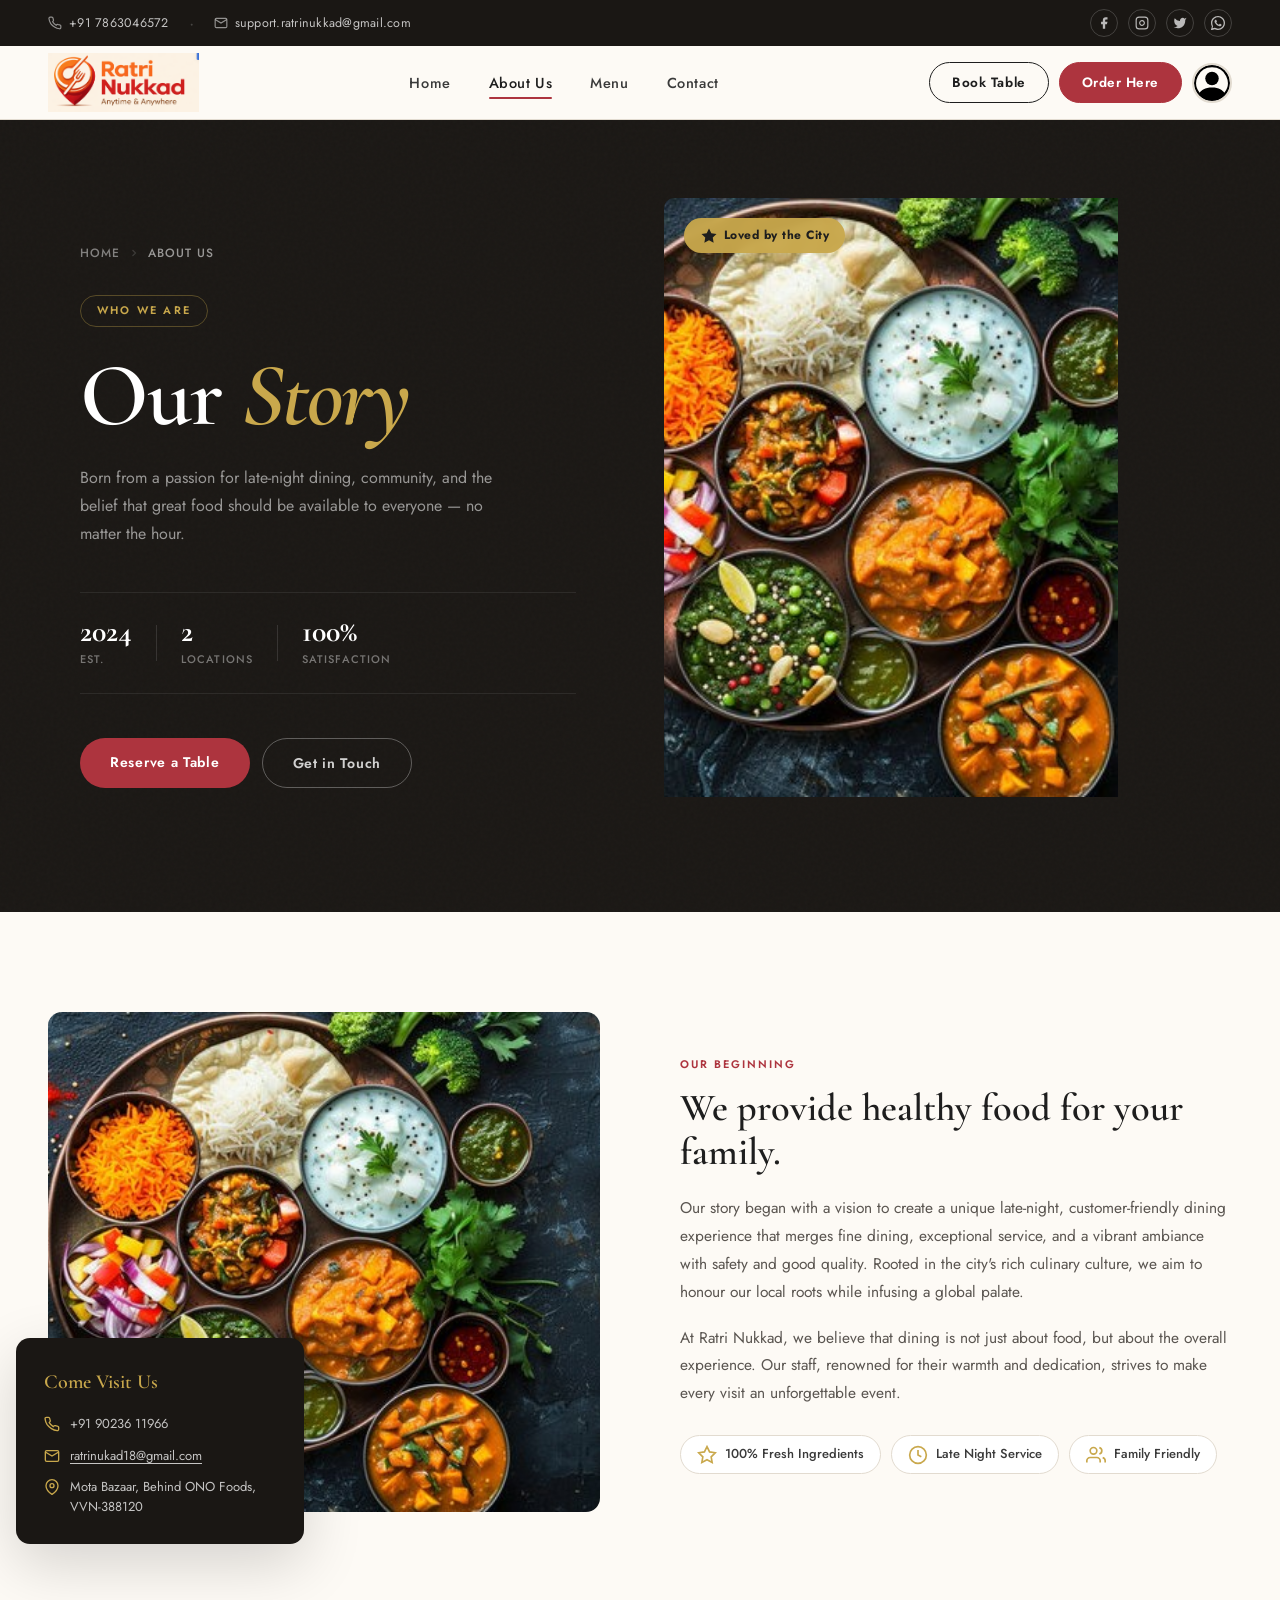
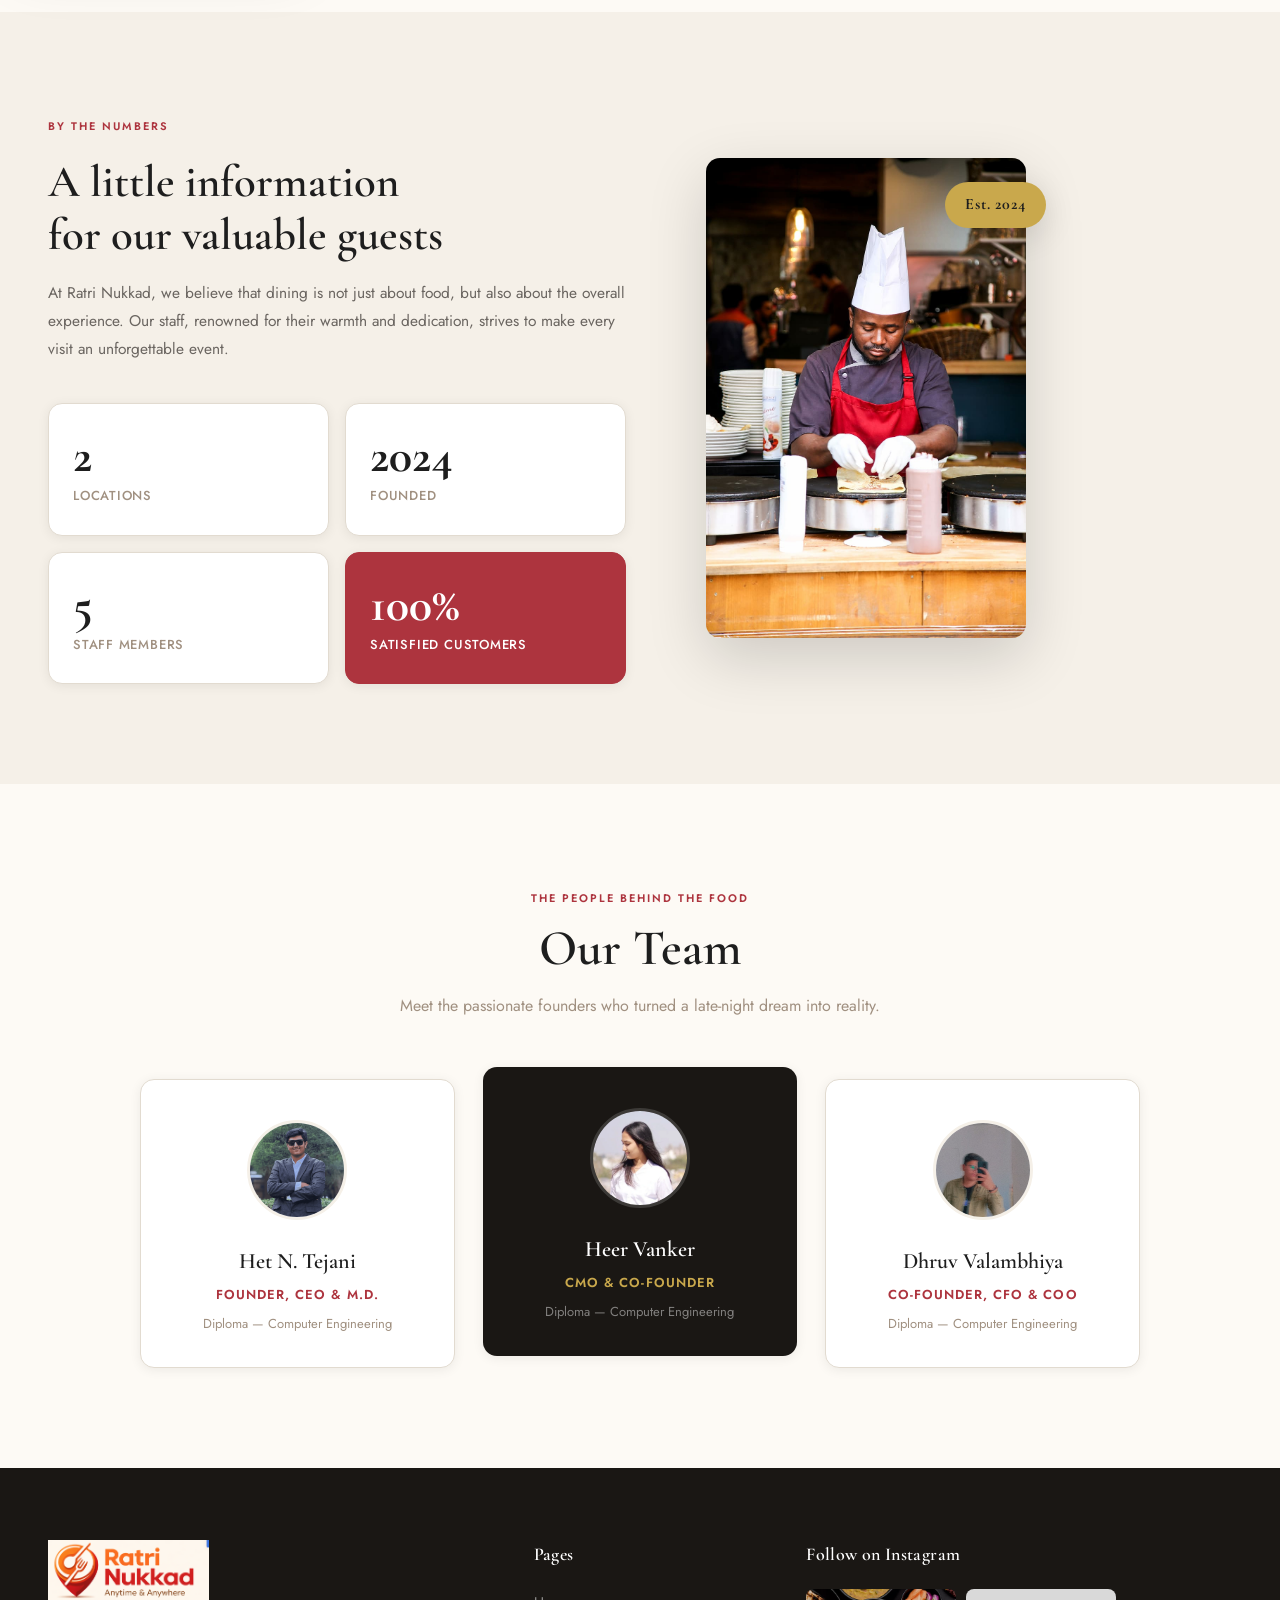
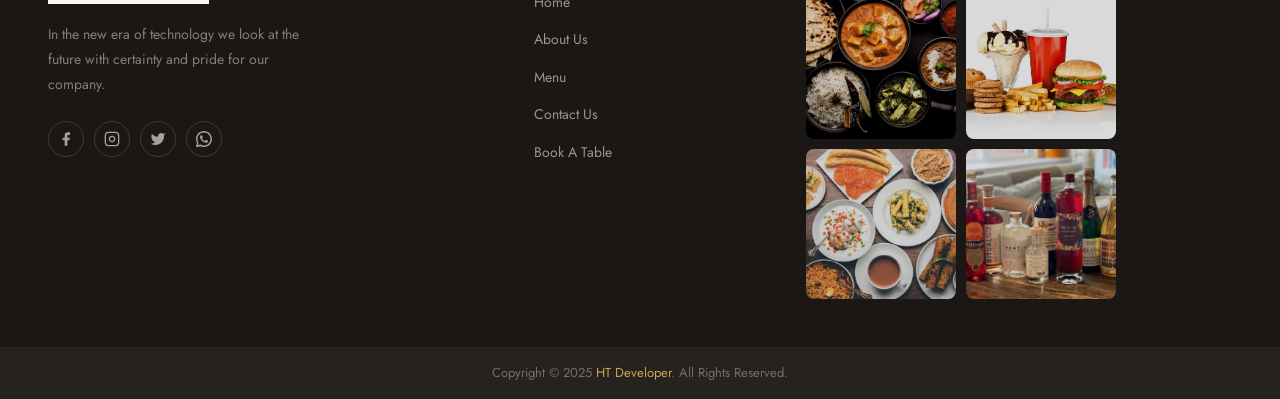
==== commit 3ca1c472: "updates" ====
--- a/about us.html
+++ b/about us.html
@@ -71,7 +71,7 @@
                 <span>About Us</span>
             </nav>
             <span class="page-hero__tag">Who We Are</span>
-            <h1 class="page-hero__title">Our<br><em>Story</em></h1>
+            <h1 class="page-hero__title">Our <em>Story</em></h1>
             <p class="page-hero__sub">Born from a passion for late-night dining, community, and the belief that great food should be available to everyone — no matter the hour.</p>
             <div class="page-hero__stats">
                 <div class="page-hero__stat">
@@ -97,20 +97,12 @@
 
         <!-- Right: image collage -->
         <div class="page-hero__right">
-            <div class="page-hero__img-main">
+            <div class="page-hero__img-main" >
                 <img src="images/aboutus-homepage.jpg" alt="Ratri Nukkad ambiance">
                 <div class="page-hero__img-badge">
                     <svg width="18" height="18" viewBox="0 0 24 24" fill="currentColor"><path d="M12 2l3.09 6.26L22 9.27l-5 4.87 1.18 6.88L12 17.77l-6.18 3.25L7 14.14 2 9.27l6.91-1.01L12 2z"/></svg>
                     Loved by the City
                 </div>
-            </div>
-            <div class="page-hero__img-secondary">
-                <img src="images/chef.jpg" alt="Our chef at work">
-                <div class="page-hero__img-caption">Crafted with care, every night</div>
-            </div>
-            <!-- decorative floating pill -->
-            <div class="page-hero__float-pill">
-                <span>🌙</span> Open Late
             </div>
         </div>
     </section>
--- a/about us.css
+++ b/about us.css
@@ -342,7 +342,7 @@
 .page-hero__title em {
     font-style: italic;
     color: var(--gold);
-    display: block;
+    /* display: block; */
 }
 
 .page-hero__sub {
@@ -444,18 +444,18 @@
 
 .page-hero__img-main {
     position: relative;
-    border-radius: 20px;
+    border-radius: 10px;
     overflow: hidden;
     flex: 1.4;
+    margin-top: 30px;
 }
 
 .page-hero__img-main img {
-    width: 100%;
-    height: 100%;
+    width: 80%;
+    height: 90%;
     object-fit: cover;
     display: block;
-    transition: transform .8s ease;
-}
+    transition: transform .8s ease;}
 
 .page-hero__img-main:hover img {
     transform: scale(1.04);
@@ -479,27 +479,6 @@
     backdrop-filter: blur(4px);
 }
 
-.page-hero__img-secondary {
-    position: relative;
-    border-radius: 16px;
-    overflow: hidden;
-    flex: 0.9;
-}
-
-.page-hero__img-secondary img {
-    width: 100%;
-    height: 100%;
-    object-fit: cover;
-    display: block;
-    filter: brightness(.88);
-    transition: filter .5s ease, transform .8s ease;
-}
-
-.page-hero__img-secondary:hover img {
-    filter: brightness(1);
-    transform: scale(1.03);
-}
-
 .page-hero__img-caption {
     position: absolute;
     bottom: 0;
@@ -512,31 +491,6 @@
     font-family: var(--ff-display);
     padding: 24px 20px 16px;
     letter-spacing: .03em;
-}
-
-/* floating pill */
-.page-hero__float-pill {
-    position: absolute;
-    bottom: 72px;
-    left: 8px;
-    background: var(--dark-mid);
-    border: 1px solid rgba(255,255,255,.1);
-    color: rgba(255,255,255,.85);
-    font-size: 13px;
-    font-weight: 500;
-    padding: 10px 20px;
-    border-radius: 50px;
-    display: flex;
-    align-items: center;
-    gap: 8px;
-    box-shadow: 0 8px 32px rgba(0,0,0,.4);
-    animation: floatPill 4s ease-in-out infinite;
-    z-index: 3;
-}
-
-@keyframes floatPill {
-    0%, 100% { transform: translateY(0); }
-    50%       { transform: translateY(-8px); }
 }
 
 /* ═══════════════════════════
